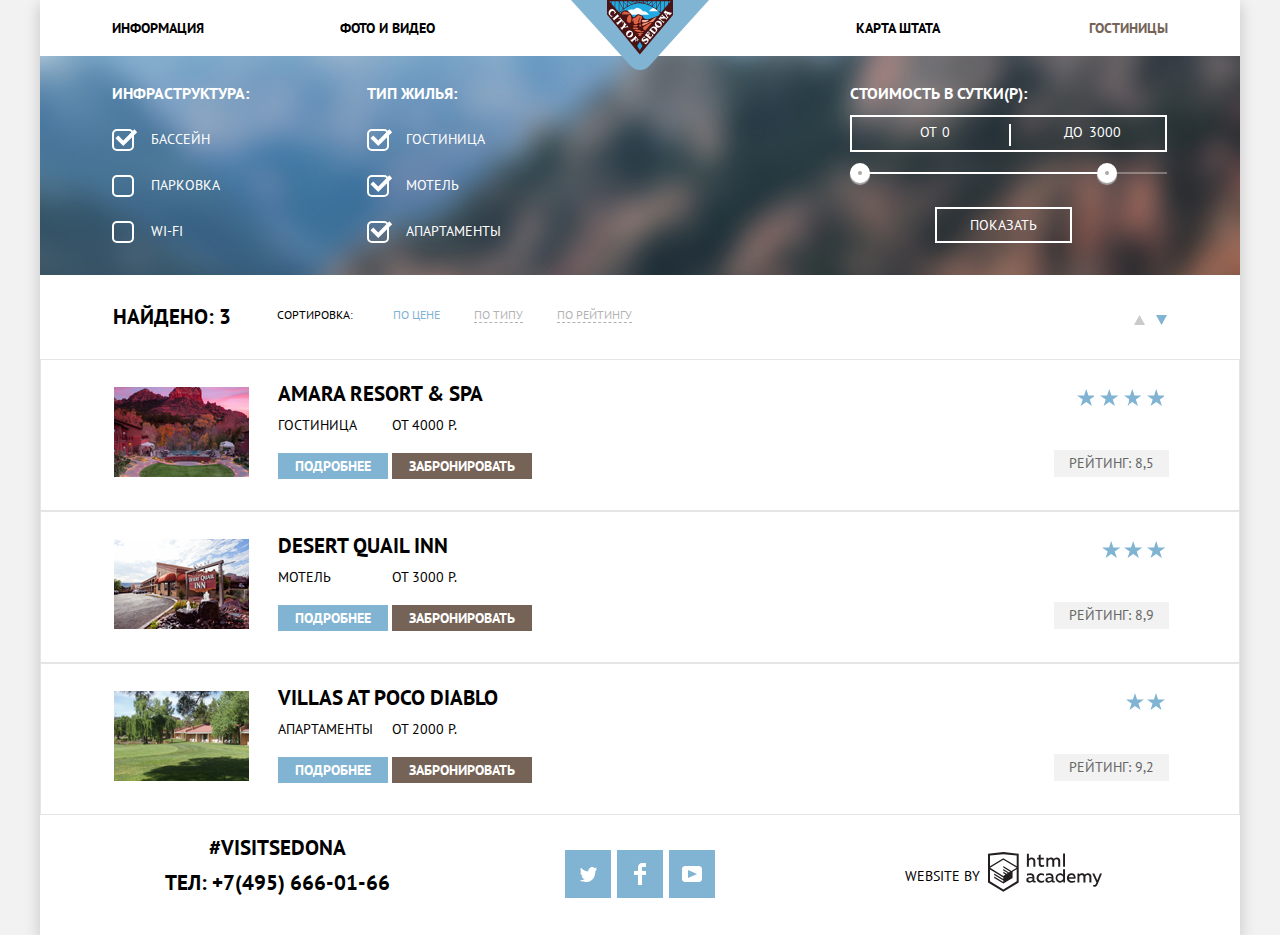
==== catalog.html @ d176d06d "Добавляет доступную верстку внутренней страницы" ====
<!DOCTYPE html>
<html class="page" lang="ru">
<head>
  <meta charset="UTF-8">
  <title>Каталог гостиниц — Седона</title>
  <link rel="icon" href="favicon.ico">
  <link rel="apple-touch-icon" href="img/152.png">
  <link href="css/normalize.css" rel="stylesheet">
  <link href="css/style.css" rel="stylesheet">
</head>

<body class="container catalog-container">
  <header class="main-header catalog-header">
    <nav class="main-navigation">
      <a class="main-header-logo" href="index.html">
        <img src="img/logo.svg" width="138" height="70" alt="Герб города Седона">
      </a>
      <ul class="site-navigation">
        <li class="site-navigation-item"><a href="#">Информация</a></li>
        <li class="site-navigation-item"><a href="#">Фото и видео</a></li>
        <li class="site-navigation-item"><a href="#">Карта штата</a></li>
        <li class="site-navigation-item"><a class="active">Гостиницы</a></li>
      </ul>
    </nav>
  </header>

  <main>
    <h1 class="hidden">Гостиницы</h1>
    <section class="hotel-filter">
      <h2 class="hidden">Фильтр гостиниц</h2>
      <form class="hotel-filter-form" method="get" action="https://echo.htmlacademy.ru">
        <fieldset class="hotel-fieldset infrastructure">
          <legend class="hotel-filter-legend">Инфраструктура:</legend>
          <ul class="hotel-filter-feature-list">
            <li class="filter-option">
              <input class="hidden filter-input-checkbox" type="checkbox" name="pool" id="filter-pool" checked>
              <label for="filter-pool">Бассейн</label>
            </li>
            <li class="filter-option">
              <input class="hidden filter-input-checkbox" type="checkbox" name="parking" id="filter-parking">
              <label for="filter-parking">Парковка</label>
            </li>
            <li class="filter-option">
              <input class="hidden filter-input-checkbox" type="checkbox" name="wifi" id="filter-wifi">
              <label for="filter-wifi">Wi-Fi</label>
            </li>
          </ul>
        </fieldset>
        <fieldset class="hotel-fieldset housing-type">
          <legend class="hotel-filter-legend">Тип жилья:</legend>
          <ul class="hotel-filter-feature-list">
            <li class="filter-option">
              <input class="hidden filter-input-checkbox" type="checkbox" name="hotel" id="filter-hotel" checked>
              <label for="filter-hotel">Гостиница</label>
            </li>
            <li class="filter-option">
              <input class="hidden filter-input-checkbox" type="checkbox" name="motel" id="filter-motel" checked>
              <label for="filter-motel">Мотель</label>
            </li>
            <li class="filter-option">
              <input class="hidden filter-input-checkbox" type="checkbox" name="apartment" id="filter-apartment" checked>
              <label for="filter-apartment">Апартаменты</label>
            </li>
          </ul>
        </fieldset>
        <fieldset class="hotel-fieldset cost-per-day">
          <legend class="hotel-filter-legend">Стоимость в сутки(Р):</legend>
          <div class="range-filter">
            <div class="price-controls">
              <label class="min-price">
                от <input type="text" placeholder="0">
              </label>
              <label class="max-price">
                до <input type="text" placeholder="3000">
              </label>
            </div>
            <div class="range-controls">
              <div class="scale">
                <div class="bar" style="width: 78%; margin-left: 0%"></div>
              </div>
              <div class="toggle toggle-min" tabindex="0" style="left: 0%"></div>
              <div class="toggle toggle-max" tabindex="0" style="left: 78%"></div>
            </div>
          </div>
          <button class="hotel-show" type="submit">Показать</button>
        </fieldset>
      </form>
    </section>
    <section class="hotel-results">
      <h2 class="hidden">Результаты поиска</h2>
      <div class="sort-menu">
        <p class="hotel-results-found">Найдено: 3</p>
        <ul class="hotel-results-sort">
          <li><a class="sort-by">Сортировка:</a></li>
          <li><a class="sort-by price">По цене</a></li>
          <li><a class="sort-by category" href="#">По типу</a></li>
          <li><a class="sort-by category" href="#">По рейтингу</a></li>
        </ul>
        <a class="button-up" href="#">
          <svg width="11" height="10" viewBox="0 0 11 10" fill="none" xmlns="http://www.w3.org/2000/svg">
            <path d="M5.5 0L11 10L0 10" fill="#81B3D2"/>
          </svg>
        </a>
        <a class="button-down" href="#">
          <svg width="11" height="10" viewBox="0 0 11 10" fill="none" xmlns="http://www.w3.org/2000/svg">
            <path d="M5.5 10L0 0H11" fill="#81B3D2"/>
          </svg>
        </a>
      </div>
      <ul class="hotel-results-list">
        <li class="hotel-results-item">
          <img class="hotel-results-image" src="img/amara.jpg" width="135" height="90 "alt="Гостиница Amara Resort&Spa">
          <article>
            <a href="#" aria-label="Перейти на страницу отеля"><h3 class="hotel-header">Amara Resort & Spa</h3></a>
            <div class="hotel-results-wrapper">
              <p class="hotel-type">Гостиница</p>
              <p class="hotel-price">От 4000 Р.</p>
            </div>
            <p class="hotel-controls">
              <a class="hotel-browse" href="#" aria-label="Открыть дополнительную информацию о гостинице">Подробнее</a>
              <a class="hotel-book" href="#" aria-label="Перейти на страницу формы бронирования отеля">Забронировать</a>
            </p>
          </article>
          <div class="hotel-prestige">
            <p class="hotel-stars">4 звезды</p>
            <p class="hotel-rating">Рейтинг: 8,5</p>
          </div>
        </li>
        <li class="hotel-results-item">
          <img class="hotel-results-image" src="img/desert-quail-inn.jpg" width="135" height="90 "alt="Мотель Desert Quail Inn">
          <article>
            <a href="#" aria-label="Перейти на страницу отеля"><h3 class="hotel-header">Desert Quail Inn</h3></a>
            <div class="hotel-results-wrapper">
              <p class="hotel-type">Мотель</p>
              <p class="hotel-price">От 3000 Р.</p>
            </div>
            <p class="hotel-controls">
              <a class="hotel-browse" href="#" aria-label="Открыть дополнительную информацию о гостинице">Подробнее</a>
              <a class="hotel-book" href="#" aria-label="Перейти на страницу формы бронирования отеля">Забронировать</a>
            </p>
          </article>
          <div class="hotel-prestige">
            <p class="hotel-stars">3 звезды</p>
            <p class="hotel-rating">Рейтинг: 8,9</p>
          </div>
        </li>
        <li class="hotel-results-item">
          <img class="hotel-results-image" src="img/villas-at-poco-diablo.jpg" width="135" height="90 "alt="Апартаменты Villas at Poco Diablo">
          <article>
            <a href="#" aria-label="Перейти на страницу отеля"><h3 class="hotel-header">Villas at Poco Diablo</h3></a>
            <div class="hotel-results-wrapper">
              <p class="hotel-type">Апартаменты</p>
              <p class="hotel-price">От 2000 Р.</p>
            </div>
            <p class="hotel-controls">
              <a class="hotel-browse" href="#" aria-label="Открыть дополнительную информацию о гостинице">Подробнее</a>
              <a class="hotel-book" href="#" aria-label="Перейти на страницу формы бронирования отеля">Забронировать</a>
            </p>
          </article>
          <div class="hotel-prestige">
            <p class="hotel-stars">2 звезды</p>
            <p class="hotel-rating">Рейтинг: 9,2</p>
          </div>
        </li>
      </ul>
    </section>
  </main>

  <footer class="main-footer catalog-footer">
    <section class="footer-contacts">
      <h2 class="hidden">Контакты</h2>
      <p class="hashtag">#visitsedona</p>
      <p class="telephone">тел: <a href="tel:+74956660166">+7(495) 666-01-66</a></p>
    </section>
    <section class="footer-socials">
      <h2 class="hidden">Мы в социальных сетях</h2>
      <ul>
        <li>
          <a class="social-button" href="#">
            <span class="hidden">Twitter</span>
            <svg aria-hidden="true" focusable="false" width="17" height="17" viewBox="0 0 17 17" fill="none" xmlns="http://www.w3.org/2000/svg">
              <path d="M10.95 1.14409C12.635 0.648089 13.934 1.41409 14.527 2.32309C15.2 2.09209 15.858 1.84209 16.538 1.61509C16.5249 2.30145 16.2117 2.94761 15.681 3.38309C16.366 3.55309 16.985 2.89209 16.985 2.89209C16.816 3.89209 15.979 4.68009 15.422 4.91609C15.191 11.6661 12.247 16.1331 5.34498 15.9981H4.89898C4.48898 15.9981 0.734977 15.5381 0.000976562 14.1111C2.27198 14.3071 3.89398 13.6891 4.69398 12.9341C3.73398 12.6341 2.01498 12.4571 1.71498 9.98409C2.06398 10.0901 2.27898 10.2121 2.90498 10.1031C1.70498 9.24709 0.373977 8.53009 0.447977 6.33009C0.732977 6.65809 1.51498 6.86609 1.78798 6.80209C1.08498 6.56109 -0.182023 3.44209 0.893977 1.85009C2.71198 3.70409 4.62898 5.45609 8.04598 5.62309C8.25398 3.33009 9.18298 1.79309 10.95 1.14409Z" fill="white"/>
            </svg>
          </a>
        </li>
        <li>
          <a class="social-button" href="#">
            <span class="hidden">Facebook</span>
            <svg aria-hidden="true" focusable="false" width="12" height="22" viewBox="0 0 12 22" fill="none" xmlns="http://www.w3.org/2000/svg">
              <path d="M12 4V0H8C5.79086 0 4 1.79086 4 4V8H0V12H4V22H8V12H12V8H8V4H12Z" fill="white"/>
            </svg>
          </a>
        </li>
        <li>
          <a class="social-button" href="#">
            <span class="hidden">YouTube</span>
            <svg aria-hidden="true" focusable="false" width="20" height="16" viewBox="0 0 20 16" fill="none" xmlns="http://www.w3.org/2000/svg">
              <path fill-rule="evenodd" clip-rule="evenodd" d="M3 0H17C18.65 0 20 1.35 20 3V13C20 14.65 18.65 16 17 16H3C1.35 16 0 14.65 0 13V3C0 1.35 1.35 0 3 0ZM6.027 4.002V11.998L15.014 8L6.027 4.002Z" fill="white"/>
            </svg>
          </a>
        </li>
      </ul>
    </section>
    <p class="footer-copyright">
      Website by
      <a class="footer-copyright-logo" href="https://htmlacademy.ru/intensive/htmlcss">
        <svg  width="115" height="41" viewBox="0 0 115 41" fill="none" xmlns="http://www.w3.org/2000/svg">
          <path fill-rule="evenodd" clip-rule="evenodd" d="M15.5197 1.05737H15.3509L0 2.71895V31.4945L15.3509 40.8382L30.7018 31.4945V2.71895L15.5197 1.05737ZM77.0183 2.62185H75.0876V15.7311H77.0183V2.62185ZM40.8619 2.63264V7.76843C41.6131 6.9864 42.6386 6.5436 43.7105 6.53843C44.6823 6.47908 45.6329 6.84495 46.3253 7.54479C47.0177 8.24462 47.3866 9.21244 47.3399 10.2068V15.7634H45.367V10.4658C45.4231 9.94897 45.2754 9.43059 44.9566 9.02553C44.6377 8.62047 44.174 8.36218 43.6683 8.3079H43.3518C42.3456 8.36979 41.4321 8.9295 40.9041 9.80764V15.7634H38.8995V2.63264H40.8619ZM77.0183 31.4837H75.2775V30.0595C74.4828 31.1353 73.23 31.7538 71.9119 31.7211C69.4751 31.5528 67.5825 29.4822 67.5825 26.9845C67.5825 24.4867 69.4751 22.4162 71.9119 22.2479C73.1195 22.2052 74.2818 22.7203 75.0771 23.6505V18.3205H77.0183V31.4837ZM47.0656 30.0595C47.263 30.0515 47.4583 30.0152 47.6459 29.9516V31.3866C47.2482 31.5404 46.826 31.6172 46.4009 31.6132C45.6482 31.6769 44.9394 31.2429 44.639 30.5342C43.7036 31.31 42.5302 31.7227 41.3261 31.6995C39.733 31.6995 38.256 30.804 38.256 28.9482C38.256 26.65 40.3661 25.9379 42.1702 25.9379C42.9402 25.9505 43.707 26.0408 44.4596 26.2076V25.884C44.4596 24.805 43.6578 23.9742 42.1491 23.9742C41.0585 23.9764 39.9804 24.2116 38.9839 24.6647V22.8305C40.0678 22.451 41.204 22.2506 42.3495 22.2371C44.8394 22.2371 46.3693 23.4455 46.3693 26.1753V29.4121C46.3546 29.5668 46.401 29.721 46.4981 29.8406C46.5951 29.9601 46.7349 30.035 46.8862 30.0487H47.0656V30.0595ZM40.2711 28.8403C40.298 29.229 40.4761 29.5905 40.7655 29.844C41.055 30.0974 41.4317 30.2217 41.8115 30.189H41.9275C42.8819 30.1906 43.7973 29.8022 44.4702 29.11V27.5779C43.842 27.4414 43.2026 27.3655 42.5605 27.3513C41.5055 27.3513 40.2817 27.7074 40.2817 28.8403H40.2711ZM56.0229 22.9384C55.1962 22.4632 54.2596 22.2246 53.3115 22.2479H52.9422C51.7332 22.2873 50.5891 22.8166 49.7619 23.7192C48.9347 24.6218 48.4923 25.8236 48.5321 27.06V27.5024C48.6957 30.0004 50.805 31.8921 53.2482 31.7318C54.2519 31.7555 55.2477 31.5452 56.1601 31.1168V29.2718C55.3769 29.7215 54.4945 29.9591 53.5963 29.9624C52.5199 30.0288 51.4963 29.4793 50.9385 28.5356C50.3806 27.5918 50.3806 26.4095 50.9385 25.4658C51.4963 24.522 52.5199 23.9725 53.5963 24.039C54.461 24.0357 55.3066 24.2989 56.0229 24.7942V22.9384ZM66.1514 30.0595C66.3488 30.0515 66.5441 30.0152 66.7317 29.9516V31.3866C66.334 31.5404 65.9118 31.6172 65.4867 31.6132C64.734 31.6769 64.0252 31.2429 63.7248 30.5342C62.7894 31.31 61.616 31.7227 60.4119 31.6995C58.8188 31.6995 57.3417 30.804 57.3417 28.9482C57.3417 26.65 59.4518 25.9379 61.256 25.9379C62.0259 25.9505 62.7928 26.0408 63.5454 26.2076V25.884C63.5454 24.805 62.7436 23.9742 61.2349 23.9742C60.1443 23.9764 59.0662 24.2116 58.0697 24.6647V22.8305C59.1536 22.451 60.2897 22.2506 61.4353 22.2371C63.9252 22.2371 65.455 23.4455 65.455 26.1753V29.4121C65.4404 29.5668 65.4868 29.721 65.5838 29.8406C65.6809 29.9601 65.8207 30.035 65.972 30.0487H66.1514V30.0595ZM59.855 29.8481C59.5632 29.5943 59.3837 29.2311 59.3569 28.8403H59.378C59.378 27.7074 60.5385 27.3513 61.6569 27.3513C62.299 27.3655 62.9383 27.4414 63.5665 27.5779V29.11C62.8937 29.8022 61.9782 30.1906 61.0239 30.189H60.9078C60.5263 30.2247 60.1469 30.1019 59.855 29.8481ZM69.3271 26.9305C69.3271 25.2859 70.6308 23.9526 72.239 23.9526L72.2601 24.0066C73.4742 24.0066 74.5742 24.7382 75.0665 25.8732V28.0311C74.5856 29.1871 73.4673 29.9296 72.239 29.9084C70.6308 29.9084 69.3271 28.5752 69.3271 26.9305ZM83.3486 22.2479C86.8408 22.2479 88.0541 25.1395 87.4844 27.7397H80.922C81.1436 29.3582 82.6839 30.0163 84.2876 30.0163C85.2509 30.0196 86.2027 29.8021 87.0729 29.3797V31.1061C86.0736 31.5421 84.9939 31.7519 83.9078 31.7211C81.2385 31.7211 78.8963 30.189 78.8963 26.9521C78.8362 25.7502 79.2482 24.5736 80.0408 23.6841C80.8334 22.7945 81.9408 22.2658 83.1165 22.2155H83.3486V22.2479ZM80.8693 26.1753C80.9704 24.8237 82.1216 23.8104 83.4436 23.9095H83.4858C84.1064 23.8531 84.7196 24.08 85.1612 24.5295C85.6028 24.979 85.8275 25.6051 85.7752 26.24H80.8693V26.1753ZM89.489 31.4621V22.4961H91.2298V23.575C91.9777 22.7197 93.041 22.2229 94.1628 22.2047C95.2951 22.1328 96.3712 22.7163 96.9482 23.7153C97.7407 22.8335 98.8477 22.3161 100.018 22.2803C100.952 22.2327 101.859 22.6011 102.507 23.2901C103.154 23.9792 103.478 24.9213 103.394 25.8732V31.4837H101.39V25.9271C101.437 25.4734 101.306 25.0191 101.024 24.6647C100.743 24.3104 100.336 24.0852 99.8917 24.039H99.6174C98.7512 24.0941 97.9525 24.536 97.4335 25.2474V31.4837H95.4289V25.9271C95.4728 25.47 95.3357 25.0139 95.0481 24.6611C94.7606 24.3082 94.3467 24.088 93.8991 24.0497H93.6881C92.7466 24.1344 91.8915 24.6449 91.3564 25.4416V31.5161H89.5312L89.489 31.4621ZM113.977 22.4745H111.972L109.324 29.2718L106.306 22.4853H104.196L108.417 31.5484L108.237 32.0016C107.72 33.3611 107.003 34.0516 106.053 34.0516C105.75 34.0548 105.447 34.0112 105.156 33.9221V35.6161C105.536 35.7125 105.926 35.7632 106.317 35.7671C107.646 35.7671 108.902 35.0226 109.851 32.6813L113.977 22.4745ZM52.689 6.78658V3.54974L50.7266 4.01369V6.73264H49.144V8.49132H50.7899V12.9905C50.7231 13.817 51.0244 14.6301 51.61 15.2038C52.1955 15.7775 53.0028 16.0505 53.8073 15.9468C54.5996 15.9535 55.3875 15.8259 56.139 15.5692V13.8429C55.5727 14.0781 54.9672 14.199 54.356 14.199C53.2165 14.199 52.689 13.8105 52.689 12.6237V8.5129H55.8541V6.78658H52.689ZM58.3862 15.7526V6.75421H60.1376V7.83316C60.8811 6.97655 61.9403 6.476 63.0601 6.45211C64.1624 6.38099 65.2146 6.93142 65.8032 7.88711C66.5958 7.00534 67.7028 6.48794 68.8734 6.45211C69.8138 6.41462 70.7233 6.79859 71.364 7.50353C72.0046 8.20846 72.3126 9.16418 72.2073 10.1205V15.7418H70.2028V10.1853C70.2499 9.73151 70.1184 9.27721 69.8373 8.92287C69.5561 8.56853 69.1485 8.34334 68.7046 8.29711H68.4619C67.5957 8.35228 66.797 8.7942 66.278 9.50553V15.7418H64.2734V10.1853C64.3206 9.73151 64.1891 9.27721 63.9079 8.92287C63.6268 8.56853 63.2191 8.34334 62.7752 8.29711H62.5326C61.5911 8.38181 60.736 8.89229 60.2009 9.68895V15.7634H58.3862V15.7526ZM28.6972 30.3033L28.7078 30.2968L28.6972 30.3184V30.3033ZM28.6972 18.3205V30.3033L15.3509 38.4321L2.00459 30.3184V18.5147L15.2876 26.6068V28.0311L6.18257 22.5284V23.9418L15.3404 29.5632V31.0629L6.19312 25.4955V26.9521L15.3509 32.5734L24.5826 26.9197V20.8129L28.6972 18.3205ZM28.7078 16.7776L25.0362 18.9355L23.3482 20.0145L15.3087 15.0837V16.4971L22.156 20.7266L22.0083 20.8237L20.9532 21.4063L15.2876 17.9537V19.3995L19.761 22.1184L18.706 22.8413L15.3298 20.7913V22.2047L17.5454 23.5426L15.2982 24.9021L2.11009 16.864L15.3087 8.72869L28.7078 16.7776ZM15.2876 7.27211L28.7078 15.3534V4.56395L15.3615 3.12895L2.01514 4.56395V15.3534L15.2876 7.27211Z" fill="#231F20"/>
        </svg>
      </a>
    </p>
  </footer>
</body>

</html>
---- css/style.css ----
/* Fonts */
@font-face {
  font-family: "PT Sans";
  src: url("../fonts/PTSans.woff2") format("woff2"), url("../fonts/PTSans.woff") format("woff");
  font-weight: 400;
  font-style: normal;
}

@font-face {
  font-family: "PT Sans";
  src: url("../fonts/PTSans-Bold.woff2") format("woff2"), url("../fonts/PTSans-Bold.woff") format("woff");
  font-weight: 700;
  font-style: normal;
}

/* Global */

.container {
  max-width: 1200px;
  margin: 0 auto;
  padding: 0;
  box-sizing: border-box;
  text-align: center;
  box-shadow: 0px 5px 15px rgba(0, 1, 1, 0.2);
  font-family: "PT Sans", Arial, sans-serif;
  font-size: 14px;
  line-height: 21px;
  font-weight: 700;
  color: var(--basic-black);
  text-transform: uppercase;
  background-color: var(--basic-lightblue);
  background-image: url("../img/index-background.jpg");
  background-position-y: 56px;
  background-repeat: no-repeat;
}

.main-header {
  min-height: 551px;
  background-image: url("../img/welcome.svg");
  background-repeat: no-repeat;
  background-position: center;
  background-position-y: 133px;
  min-height: 564px;
}

.main-header-logo{
  position: absolute;
  left: 50%;
  transform: translateX(-50%);
  margin: 0;
  padding: 0;
}

.main-content {
  background-color: var(--basic-white);
}

.catalog-container {
  background-image: none;
}

.catalog-container .main-navigation::after {
  display: none;
}

.catalog-header {
  background-image: none;
  min-height: 100%;
}

a {
  text-decoration: none;
  margin: 0;
  padding: 0;
}

img {
  max-width: 100%;
  height: auto;
  object-fit: cover;
}

.page {
  height: 100%;
  background-color: var(--basic-lightgrey);
}

.hidden {
  position: absolute;
  width: 1px;
  height: 1px;
  margin: -1px;
  border: 0;
  padding: 0;
  white-space: nowrap;
  clip-path: inset(100%);
  clip: rect(0 0 0 0);
  overflow: hidden;
}

/* Variables */
:root {
  --basic-white: #ffffff;
  --basic-lightblue: #81b3d2;
  --basic-dark: #766357;
  --basic-grey: #eeeeee;
  --basic-lightgrey: #f2f2f2;
  --basic-black: #000000;

  --special-extra-lightblue:  #669ec0;
  --special-deep-lightblue: #5496bd;
  --special-extra-dark: #604e43;
  --special-deep-dark: #503e33;
  --special-extra-lightgrey: #ebebeb;
  --special-deep-lightgrey: #e5e5e5;
  --special-neutral: #a9a9a9;
  --special-black: #333333;
  --special-darkgrey: #6a6a6a;
  --special-lightgrey: #cacaca;
  --special-deep-grey: #666666;
}


.main-definition {
  font-size: 21px;
  line-height: 26px;
  padding: 0 365px;
  padding-top: 44.5px;
  margin: 0;
  margin-bottom: 29px;
}

.main-description {
  color: var(--special-black);
  font-weight: 400;
  padding-bottom: 51px;
  padding-top: 17px;
  margin: 0;
}

/* Main navigation */

.main-navigation {
  position: relative;
  font-size: 14px;
  line-height: 26px;
  color: var(--basic-black);
  background-color: var(--basic-white);
}

.main-navigation::after {
  content: " ";
  background-image: url("../img/cutter.svg");
  position: absolute;
  width: 100%;
  height: 57px;
  top: 509px;
  left: 0;
  right: 0;
  bottom: 0;
}

.site-navigation {
  display: flex;
  flex-direction: row;
  flex-wrap: wrap;
  list-style: none;
  margin: 0;
  padding: 0;
  padding-top: 15px;
  padding-bottom: 15px;
  background-color: var(--basic-white);
}

.site-navigation a {
  color: var(--basic-black);
}

.site-navigation a:hover {
  color: var(--basic-lightblue);
}

.site-navigation a:active {
  color: var(--special-neutral);
}

.site-navigation .active {
  color: var(--basic-dark);
}

.site-navigation-item {
  width: 25%;
  box-sizing: border-box;
}

.site-navigation-item:nth-child(1) {
  text-align: left;
  padding-left: 72px;
}

.site-navigation-item:nth-child(2) {
  text-align: left;
}

.site-navigation-item:nth-child(3) {
  text-align: right;
}

.site-navigation-item:nth-child(4) {
  text-align: right;
  padding-right: 72px;
}

.site-navigation-item:nth-child(5) {
  text-align: left;
  padding-left: 72px;
}

.site-navigation-item:nth-child(6) {
  text-align: left;
}

.site-navigation-item:nth-child(7) {
  text-align: right;
}

.site-navigation-item:nth-child(8) {
  text-align: right;
  padding-right: 72px;
}

/* Features */

.features-list {
  list-style: none;
  display: grid;
  grid-template-columns: 33.33% 33.33% 33.34%;
  margin: 0;
  padding: 0;
}

.feature-item h3 {
  font-size: 21px;
  color: var(--basic-white);
  margin: 0 auto;
  padding: 0;
  max-width: 150px;
  padding-top: 47px;
}

.feature-item {
  background-color: var(--basic-lightblue);
  color: var(--basic-white);
  font-size: 14px;
  font-weight: 400;
  text-align: center;
}

.first {
  grid-column: 1 / -1;
  display: flex;
  flex-direction: row;
  flex-wrap: wrap;
  align-items: flex-start;
}

.second {
  grid-column: 1 / -1;
  display: flex;
  flex-direction: row;
  flex-wrap: wrap;
  align-items: flex-start;
}

.feature-description {
  width: 33.33%;
}

.feature-image {
  flex-grow: 1;
  width: 66.67%;
}

.feature-number {
  margin: 0;
  padding: 0;
  padding-top: 25px;
}

.feature-clarification {
  margin: 0;
  padding: 0;
  padding: 25px 49px;
}

.second .feature-description {
  order: 2;
}

.feature-item-no-pic h3 {
  font-size: 21px;
  color: var(--basic-black);
  margin: 0 auto;
  padding: 0;
  max-width: 150px;
}

.feature-item-no-pic {
  background-color: var(--basic-grey);
  color: var(--special-black);
  font-size: 14px;
  font-weight: 400;
  height: 256px;
  box-sizing: border-box;
  padding-top: 50px;
}

.feature-item-no-pic .feature-clarification {
  padding-left: 71px;
  padding-right: 71px;
}

.subfeatures-list{
  list-style: none;
  background-color: var(--basic-white);
  display: grid;
  grid-template-columns: 1fr 1fr 1fr;
  margin: 0;
  padding: 0;
}

.subfeatures-item h3 {
  font-size: 21px;
  color: var(--basic-black);
  margin: 0 auto;
  padding: 0;
  padding-top: 160px;
  max-width: 150px;
}

.subfeatures-item {
  color: var(--special-black);
  font-size: 14px;
  font-weight: 400;
  padding: 0;
  margin: 0;
}

.subfeatures-item .feature-clarification {
  padding-bottom: 82px;
}

.housing {
  background-image: url("../img/icon-1.svg");
  background-repeat: no-repeat;
  background-position: center 60px;
}

.food {
  background-image: url("../img/icon-2.svg");
  background-repeat: no-repeat;
  background-position: center 61px;
}

.souvenirs {
  background-image: url("../img/icon-3.svg");
  background-repeat: no-repeat;
  background-position: center 55px;
}

/* Hotel search */

.hotel {
  display: flex;
  flex-direction: column;
  align-items: center;
  padding-top: 58px;
  position: relative;
  color: var(--special-black);
  font-size: 14px;
  font-weight: 700;
}

.hotel-interest {
  margin: 0;
  padding-right: 11px;
  margin-bottom: 36px;
  color: var(--basic-black);
  font-size: 30px;
  line-height: 24px;
}

.clarification {
  margin: 0;
  font-weight: 400;
  width: 435px;
  margin-bottom: 46px;
}

.hotel-search {
  background-color: var(--basic-dark);
  color: var(--basic-white);
  font-size: 21px;
  line-height: 26px;
  width: 568px;
  padding: 30px 0;
  box-sizing: border-box;
}

.hotel-search:hover {
  background-color: var(--special-extra-dark);
  color: var(--basic-white);
  font-size: 21px;
  line-height: 26px;
}

.hotel-search:focus {
  background-color: var(--special-deep-dark);
  color: var(--basic-white);
  font-size: 21px;
  line-height: 26px;
  mix-blend-mode: normal;
  opacity: 0.3;
}

.hotel-form {
  display: flex;
  flex-direction: column;
  color: var(--basic-black);
  box-shadow: 0px 7px 15px rgba(0, 1, 1, 0.15);
  background-color: var(--basic-white);
  position: absolute;
  top: 100%;
  left: 50%;
  transform: translateX(-50%);
  z-index: 1;
  padding-left: 55px;
  padding-right: 55px;
  padding-top: 57px;
  padding-bottom: 55px;
  box-sizing: border-box;
  width: 568px;
}

.hotel-form .hotel-field{
  margin: 0;
  display: flex;
  flex-direction: row;
  flex-wrap: nowrap;
  align-items: center;
  justify-content: space-between;
  margin-bottom: 30px;
}

.hotel-form .hotel-field:nth-child(3) {
  margin-bottom: 55px;
}

.hotel-label-children {
  margin-left: 12px;
}

.hotel-field label {
  max-width: 110px;
}

.hotel-input-date {
  border: none;
  text-transform: inherit;
  color: var(--basic-black);
  font-weight: 700;
  background-color: var(--basic-lightgrey);
  border: 2px solid var(--basic-lightgrey);
  width: 346px;
  height: 38px;
  box-sizing: border-box;
  padding-left: 11px;
  padding-right: 40px;
}

.hotel-input-date::placeholder{
  color: var(--basic-black);
}

.hotel-input-date:hover {
  background-color: var(--special-extra-lightgrey);
}

.hotel-input-date:focus {
  background-color: var(--basic-white);
  border: 2px solid var(--special-deep-lightgrey);
  outline: none;
}

.hotel-form-field {
  position: relative;
}

.hotel-calendar {
  position: absolute;
  top: 50%;
  right: 3px;
  transform: translateY(-50%);
  border: none;
  background-color: transparent;
}

.hotel-calendar:hover path {
  fill: var(--basic-black);
}

.hotel-calendar:focus{
  outline: none;
}

.hotel-calendar:active path {
  fill: var(--basic-lightblue);
}


.hotel-counter-wrapper {
  position: relative;
}

.hotel-counter-wrapper:nth-of-type(2) {
  margin-left: -12px;
}

.hotel-counter-add {
  position: absolute;
  top:auto: 50%;
  transform: translateY(60%);
  right: 5px;
  border: none;
  background-color: transparent;
}



.hotel-counter-add:hover path {
  fill: var(--basic-black);
}

.hotel-counter-add:active path {
  fill: var(--basic-lightblue);
}

.hotel-counter-del {
  position: absolute;
  top: 50%;
  transform: translateY(-65%);
  left: 5px;
  border: none;
  background-color: transparent;
}



.hotel-counter-del:hover rect {
  fill: var(--basic-black);
}

.hotel-counter-del:active rect {
  fill: var(--basic-lightblue);
}

.hotel-input-people {
  text-align: center;
  width: 114px;
  height: 38px;
  box-sizing: border-box;
  border: none;
  font-weight: 700;
  background-color: var(--basic-lightgrey);
}

.hotel-input-people::placeholder{
  color: var(--basic-black);
}

.hotel-input-people:hover {
  background-color: var(--special-extra-lightgrey);
}

.hotel-input-people:focus {
  background-color: var(--basic-white);
  border: 2px solid var(--special-deep-lightgrey);
  outline: none;
}

.hotel-find-button {
  color: var(--basic-white);
  background-color: var(--basic-lightblue);
  border: none;
  padding: 16px 181px;
  font-family: "PT Sans", Arial, sans-serif;
  font-weight: 700;
  font-size: 21px;
  line-height: 26px;
  width: 458px;
  text-transform: uppercase;
}

.hotel-find-button:hover{
  background-color: var(--special-extra-lightblue);
}

.hotel-find-button:focus{
  background-color: var(--special-deep-lightblue);
  mix-blend-mode: normal;
  opacity: 0.3;
}

.map {
  margin-bottom: -119px;
}


/* Hotel filter */

.hotel-filter {
  color: var(--basic-white);
  font-weight: 400;
  font-size: 14px;
  line-height: 21px;
  background-color: var(--basic-lightblue);
  background-image: url("../img/catalog-background.jpg");
  background-position: top center;
  background-repeat: no-repeat;
  background-size: cover;
}

.hotel-filter-form {
  display: flex;
  flex-direction: row;
  flex-wrap: wrap;
  text-align: left;
  padding-left: 72px;
  padding-right: 73px;
  padding-bottom: 32px;
  padding-top: 27px;
}

.hotel-fieldset {
  border: none;
  padding: 0;
  margin: 0;
}

.infrastructure {
  width: 255px;
}

.housing-type {
  width: 260px;
}

.cost-per-day {
  width: 250px;
  align-items: center;
  margin-left: auto;
}

.range-filter {
  padding-top: 11px;
}

.price-controls {
  display: flex;
  justify-content: flex-start;
  border: 2px solid var(--basic-white);
  width: 317px;
  position: relative;
  box-sizing: border-box;
}

.price-controls::before {
  content: "";
  position: absolute;
  left: 50%;
  top: 7px;
  width: 2px;
  height: 22px;
  background-image: url("../img/delimiter.svg");
}

.price-controls label {
  padding-top: 5px;
  padding-bottom: 7px;
}

.min-price {
  padding-left: 68px;
}

.max-price {
  padding-left: 60px;
}

.price-controls input {
  width: 60px;
  border: none;
  background-color: transparent;
}

.price-controls input::placeholder{
  color: var(--basic-white);
}

.range-controls {
  padding-top: 20px;
  position: relative;
}

.range-controls .scale {
  height: 2px;
  background: rgba(255,255,255,0.3);
}

.range-controls .bar {
  width: 70%;
  height: 2px;
  background: var(--basic-white);
}

.range-controls .toggle {
  position: absolute;
  top: 11px;
  left: 0;
  width: 4px;
  height: 4px;
  padding: 0;
  border: 8px solid var(--basic-white);
  background-color: var(--special-neutral);
  border-radius: 50%;
  box-shadow: 0 2px 1px 0 var(--special-neutral);
}

.range-controls .toggle:hover {
  top: 9px;
  border-width: 10px;
}

.range-controls .toggle-min {
  left: 0;
}

.range-controls .toggle-max {
  left: 238px;
}

.hotel-filter-legend {
  font-weight: 700;
  font-size: 16px;
}

.hotel-filter-feature-list {
  list-style: none;
  margin: 0;
  padding: 0;
}

.hotel-filter-feature-list li {
  padding-top: 25px;
  padding-left: 39px;
}

.filter-option label {
  position: relative;
  display: block;
  cursor: pointer;
  user-select: none;
  font-size: 14px;
  line-height: 21px;
}

.filter-input-checkbox + label::before {
  content: "";
  position: absolute;
  left: -39px;
  top: 0;
  width: 18px;
  height: 18px;
  border: 2px solid var(--basic-white);
  border-radius: 5px;
}

.filter-input-checkbox:focus + label::before {
  outline: 2px solid black;
}


.filter-input-checkbox:disabled + label::before {
  content: "";
  position: absolute;
  left: -39px;
  top: 0;
  width: 18px;
  height: 18px;
  border: 2px solid var(--special-darkgrey);
  border-radius: 5px;
}

.filter-input-checkbox:checked + label::after {
  content: "";
  position: absolute;
  top: 0;
  left: -36px;
  width: 23px;
  height: 23px;
  background-image: url("../img/select.svg");
  background-repeat: no-repeat;
}

.filter-input-checkbox:checked:disabled + label::after {
  content: "";
  position: absolute;
  top: 0;
  left: -36px;
  width: 23px;
  height: 23px;
  background-image: url("../img/select-dark.svg");
  background-repeat: no-repeat;
}

.hotel-show {
  background-color: transparent;
  color: var(--basic-white);
  border: 2px solid var(--basic-white);
  width: 137px;
  height: 36px;
  font-family: "PT Sans", Arial, sans-serif;
  font-weight: 400;
  font-size: 14px;
  line-height: 21px;
  text-transform: uppercase;
  margin-top: 33px;
  margin-left: 85px;
}

.hotel-show:hover {
  color: var(--basic-black);
  background-color: var(--basic-white);
}

/* Hotel results */

.hotel-results {
  display: grid;
  grid-template-columns: 1fr 1fr;
  background: var(--basic-white);
}

.hotel-results-found {
  margin: 0;
  padding: 0;
  padding-top: 29px;
  font-size: 21px;
  line-height: 26px;
  text-align: left;
  padding-left: 73px;
}

.sort-menu {
  grid-column: 1 / -1;
  display: flex;
  justify-content: flex-start;
  padding-right: 73px;
}

.button-up {
  margin-right: 11px;
  margin-top: 35px;
  border: none;
  background: none;
  cursor: pointer;
}

.button-up path {
  fill: var(--special-lightgrey);
}

.button-up:hover path {
  fill: var(--basic-black);
}

.button-up:focus {
  outline: none;
}

.button-up:focus svg {
  outline: 2px solid black;
}

.button-up:active path {
  fill: var(--basic-lightblue);
}

.button-down {
  margin-top: 35px;
  border: none;
  background: none;
  cursor: pointer;
}

.button-down path {
  fill: var(--basic-lightblue);
}

.button-down:hover path {
  fill: var(--basic-black);
}

.button-down:focus {
  outline: none;
}

.button-down:focus svg {
  outline: 2px solid black;
}

.button-down:active path {
  fill: var(--basic-lightblue);
}

.hotel-results-sort {
  list-style: none;
  margin: 0;
  padding: 0;
  padding-left: 46px;
  padding-top: 29px;
  padding-bottom: 34px;
  display: flex;
  flex-direction: row;
  flex-grow: 1;
  justify-content: flex-start;
}

.sort-by {
  margin: 0;
  padding: 0;
  font-weight: 400;
  font-size: 12px;
  line-height: 18px;
}

.hotel-results-sort li:first-child {
  margin-left: 0;
}

.price {
  margin-left: 40px;
  color: var(--basic-lightblue);
}

.category {
  margin-left: 34px;
  border-bottom: 1px dashed var(--basic-black);
  color: var(--basic-black);
  mix-blend-mode: normal;
  opacity: 0.3;
}

.category:hover {
  border-bottom: 1px dashed var(--basic-lightblue);
  color: var(--basic-lightblue);
  opacity: 1;
}

.category:focus {
  border-bottom: none;
  color: var(--basic-black);
  opacity: 1;
}

.hotel-results-list {
  list-style: none;
  margin: 0;
  padding: 0;
  grid-column: 1 / -1;
}

.hotel-results-item {
  font-size: 14px;
  line-height: 21px;
  font-weight: 400;
  border: 1px solid var(--special-deep-lightgrey);
  margin: 0;
  padding: 0;
  padding-left: 73px;
  padding-bottom: 33px;
  display: flex;
  flex-direction: row;
  justify-content: flex-start;
  align-items: flex-end;
  box-sizing: border-box;
}

.hotel-results-item article {
  text-align: left;
  margin: 0;
  padding: 0;
  padding-left: 29px;
  padding-top: 21px;
  flex-grow: 1;
  box-sizing: border-box;
}

.hotel-prestige {
  text-align: right;
  margin: 0;
  padding: 0;
  padding-right: 70px;
  display: flex;
  flex-direction: column;
  align-items: flex-end;
  position: relative;
  display: block;
  box-sizing: border-box;
}

.hotel-rating {
  margin: 0;
  padding: 0;
  background-color: var(--basic-lightgrey);
  color: var(--special-deep-grey);
  padding: 3px 15px;
}

.hotel-stars {
  margin: 0;
  padding: 0;
  color: var(--basic-white);
  padding-bottom: 50px;
}

.hotel-results-item:first-of-type .hotel-prestige::before {
  content: "";
  position: absolute;
  background-image: url("../img/star.svg");
  background-repeat: space;
  width: 89px;
  height: 17px;
  left: 23px;
  top: 10px;
}

.hotel-results-item:nth-of-type(2) .hotel-prestige::before {
  content: "";
  position: absolute;
  background-image: url("../img/star.svg");
  background-repeat: space;
  width: 64px;
  height: 17px;
  left: 48px;
  top: 10px;
}

.hotel-results-item:nth-of-type(3) .hotel-prestige::before {
  content: "";
  position: absolute;
  background-image: url("../img/star.svg");
  background-repeat: space;
  width: 40px;
  height: 17px;
  left: 72px;
  top: 10px;
}

.hotel-header {
  font-size: 21px;
  line-height: 26px;
  margin: 0;
  padding: 0;

}
a .hotel-header {
  color: var(--basic-black);
}

a .hotel-header:hover {
  color: var(--basic-lightblue);
}

a .hotel-header:active {
  color: var(--basic-lightgrey);
}

.hotel-results-wrapper {
  padding-top: 8px;
  padding-bottom: 20px;
  display: flex;
  flex-direction: row;
  align-items: center;
  justify-content: flex-start;
}

.hotel-type {
  margin: 0;
  padding: 0;
  text-align: left;
  width: 114px;
}

.hotel-price {
  margin: 0;
  padding: 0;
  width: 96px;
  text-align: left;
}

.hotel-controls {
  margin: 0;
  padding: 0;
}

.hotel-browse {
  background-color: var(--basic-lightblue);
  color: var(--basic-white);
  font-weight: 700;
  margin: 0;
  padding: 0;
  padding-top: 4px;
  padding-bottom: 4px;
  padding-left: 17px;
  padding-right: 17px;
}

.hotel-browse:hover {
  background-color: var(--special-extra-lightblue);
}

.hotel-browse:active {
  background-color: var(--special-deep-lightblue);
  mix-blend-mode: normal;
  opacity: 0.3;
}

.hotel-book {
  background-color: var(--basic-dark);
  color: var(--basic-white);
  font-weight: 700;
  margin: 0;
  padding: 0;
  padding-top: 4px;
  padding-bottom: 4px;
  padding-left: 17px;
  padding-right: 17px;
}

.hotel-book:hover {
  background-color: var(--special-extra-dark);
}

.hotel-book:active {
  background-color: var(--special-deep-dark);
  mix-blend-mode: normal;
  opacity: 0.3;
}


/* Footer */

.main-footer {
  display: flex;
  flex-direction: row;
  flex-wrap: wrap;
  align-items: flex-start;
  justify-content: space-between;
  background: rgba(255, 255, 255, 0.9);
  position: relative;
  z-index: 1;
  padding-left: 56px;
  padding-right: 55px;
  padding-top: 20px;
  padding-bottom: 35px;
  box-sizing: border-box;
}

.catalog-footer {
  background-color: var(--basic-white);
  background-image: none;
}

.footer-contacts {
  color: var(--basic-black);
  font-size: 21px;
  line-height: 26px;
  box-sizing: border-box;
  width: 33.33%;
}

.hashtag {
  margin: 0;
  margin-bottom: 9px;
}

.telephone {
  margin: 0;
}

.footer-contacts a {
  color: var(--basic-black);
  text-decoration: none;
}

.footer-socials {
  margin: 0;
  padding: 0;
  box-sizing: border-box;
  width: 33.33%;
}

.footer-socials ul {
  list-style: none;
  margin: 0;
  padding: 0;
  display: flex;
  justify-content: center;
  flex-direction: row;
  align-items: center;
  padding-top: 15px;
}

.social-button {
  display: flex;
  justify-content: center;
  align-items: center;
  width: 46px;
  height: 48px;
  background-color: var(--basic-lightblue);
  color: var(--basic-white);
  text-decoration: none;
  margin: 0 3px;
}

.social-button:hover {
  background-color: var(--special-extra-lightblue);
}

.social-button:focus {
  background-color: var(--special-deep-lightblue);
  mix-blend-mode: normal;
  opacity: 0.3;
}

.footer-copyright {
  display: flex;
  flex-direction: row;
  align-items: center;
  justify-content: center;
  font-size: 14px;
  font-weight: 400;
  line-height: 26px;
  box-sizing: border-box;
  width: 33.33%;
  margin: 0;
  padding-top: 16px;
}

.footer-copyright a {
  color: var(--basic-black);
}

.footer-copyright a:hover {
  color: var(--basic-lightblue);
}

.footer-copyright a:focus {
  color: var(--special-lightgrey);
}

.footer-copyright-logo {
  padding-left: 8px;
}

.footer-copyright-logo:hover path {
  fill: var(--basic-lightblue);
}

.footer-copyright-logo:active path {
  fill: var(--special-lightgrey);
}
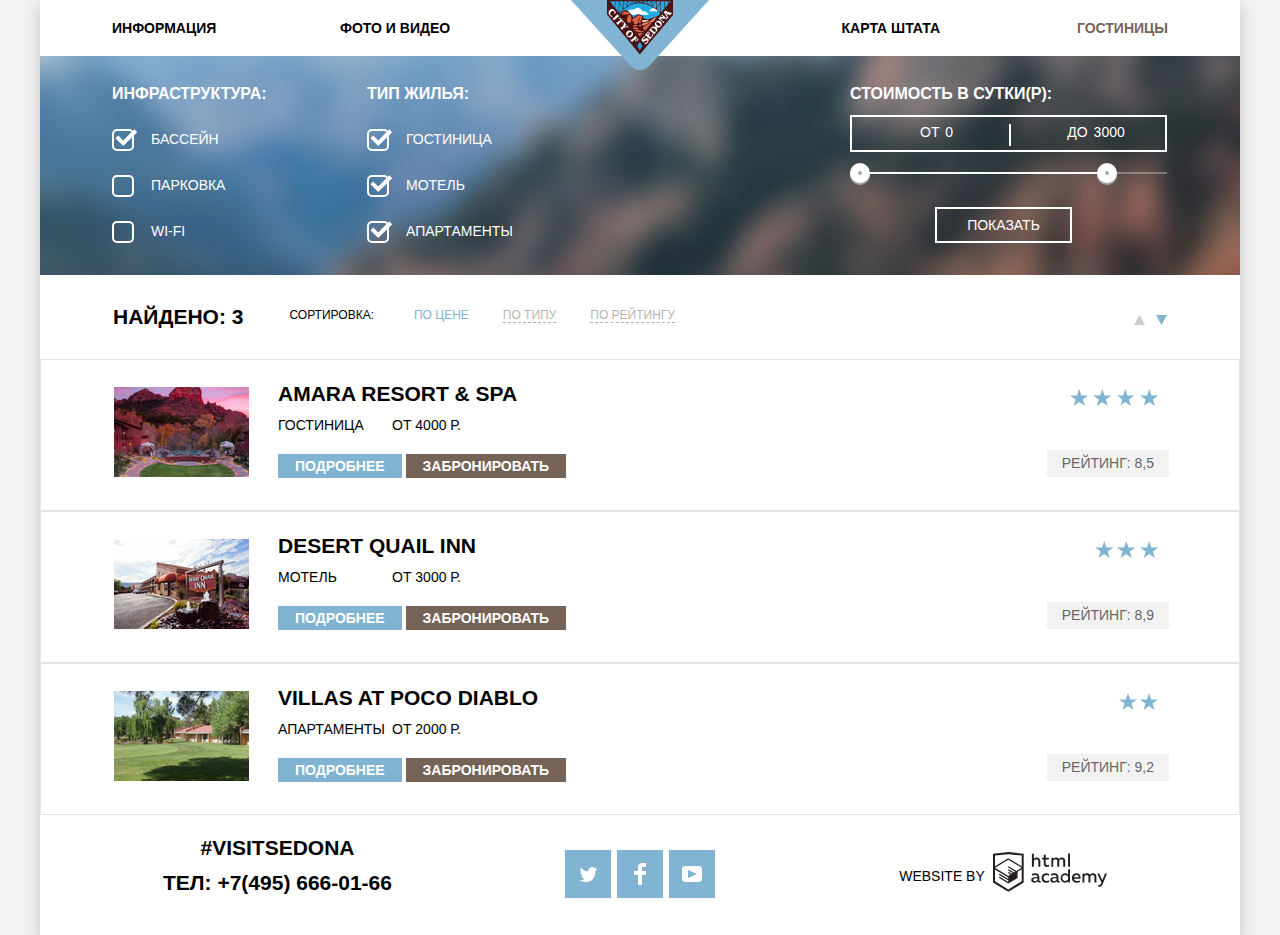
==== commit 251c212d: "Коррекция" ====
--- a/catalog.html
+++ b/catalog.html
@@ -6,7 +6,7 @@
   <link rel="icon" href="favicon.ico">
   <link rel="apple-touch-icon" href="img/152.png">
   <link href="css/normalize.css" rel="stylesheet">
-  <link href="css/style.css" rel="stylesheet">
+  <link href="css/style-minimized.css" rel="stylesheet">
 </head>
 
 <body class="container catalog-container">
@@ -28,7 +28,7 @@
     <h1 class="hidden">Гостиницы</h1>
     <section class="hotel-filter">
       <h2 class="hidden">Фильтр гостиниц</h2>
-      <form class="hotel-filter-form" method="get" action="https://echo.htmlacademy.ru">
+      <form class="hotel-filter-form" method="post" action="https://echo.htmlacademy.ru">
         <fieldset class="hotel-fieldset infrastructure">
           <legend class="hotel-filter-legend">Инфраструктура:</legend>
           <ul class="hotel-filter-feature-list">
@@ -109,7 +109,7 @@
       </div>
       <ul class="hotel-results-list">
         <li class="hotel-results-item">
-          <img class="hotel-results-image" src="img/amara.jpg" width="135" height="90 "alt="Гостиница Amara Resort&Spa">
+          <img class="hotel-results-image" src="img/amara.jpg" width="135" height="90" alt="Гостиница Amara Resort&Spa">
           <article>
             <a href="#" aria-label="Перейти на страницу отеля"><h3 class="hotel-header">Amara Resort & Spa</h3></a>
             <div class="hotel-results-wrapper">
@@ -127,7 +127,7 @@
           </div>
         </li>
         <li class="hotel-results-item">
-          <img class="hotel-results-image" src="img/desert-quail-inn.jpg" width="135" height="90 "alt="Мотель Desert Quail Inn">
+          <img class="hotel-results-image" src="img/desert-quail-inn.jpg" width="135" height="90" alt="Мотель Desert Quail Inn">
           <article>
             <a href="#" aria-label="Перейти на страницу отеля"><h3 class="hotel-header">Desert Quail Inn</h3></a>
             <div class="hotel-results-wrapper">
@@ -145,7 +145,7 @@
           </div>
         </li>
         <li class="hotel-results-item">
-          <img class="hotel-results-image" src="img/villas-at-poco-diablo.jpg" width="135" height="90 "alt="Апартаменты Villas at Poco Diablo">
+          <img class="hotel-results-image" src="img/villas-at-poco-diablo.jpg" width="135" height="90" alt="Апартаменты Villas at Poco Diablo">
           <article>
             <a href="#" aria-label="Перейти на страницу отеля"><h3 class="hotel-header">Villas at Poco Diablo</h3></a>
             <div class="hotel-results-wrapper">
@@ -203,7 +203,7 @@
     </section>
     <p class="footer-copyright">
       Website by
-      <a class="footer-copyright-logo" href="https://htmlacademy.ru/intensive/htmlcss">
+      <a class="footer-copyright-logo" href="https://htmlacademy.ru/intensive/htmlcss" aria-label="Перейти на лендинг интенсива по вёрстке сайтов от HTML Academy">
         <svg  width="115" height="41" viewBox="0 0 115 41" fill="none" xmlns="http://www.w3.org/2000/svg">
           <path fill-rule="evenodd" clip-rule="evenodd" d="M15.5197 1.05737H15.3509L0 2.71895V31.4945L15.3509 40.8382L30.7018 31.4945V2.71895L15.5197 1.05737ZM77.0183 2.62185H75.0876V15.7311H77.0183V2.62185ZM40.8619 2.63264V7.76843C41.6131 6.9864 42.6386 6.5436 43.7105 6.53843C44.6823 6.47908 45.6329 6.84495 46.3253 7.54479C47.0177 8.24462 47.3866 9.21244 47.3399 10.2068V15.7634H45.367V10.4658C45.4231 9.94897 45.2754 9.43059 44.9566 9.02553C44.6377 8.62047 44.174 8.36218 43.6683 8.3079H43.3518C42.3456 8.36979 41.4321 8.9295 40.9041 9.80764V15.7634H38.8995V2.63264H40.8619ZM77.0183 31.4837H75.2775V30.0595C74.4828 31.1353 73.23 31.7538 71.9119 31.7211C69.4751 31.5528 67.5825 29.4822 67.5825 26.9845C67.5825 24.4867 69.4751 22.4162 71.9119 22.2479C73.1195 22.2052 74.2818 22.7203 75.0771 23.6505V18.3205H77.0183V31.4837ZM47.0656 30.0595C47.263 30.0515 47.4583 30.0152 47.6459 29.9516V31.3866C47.2482 31.5404 46.826 31.6172 46.4009 31.6132C45.6482 31.6769 44.9394 31.2429 44.639 30.5342C43.7036 31.31 42.5302 31.7227 41.3261 31.6995C39.733 31.6995 38.256 30.804 38.256 28.9482C38.256 26.65 40.3661 25.9379 42.1702 25.9379C42.9402 25.9505 43.707 26.0408 44.4596 26.2076V25.884C44.4596 24.805 43.6578 23.9742 42.1491 23.9742C41.0585 23.9764 39.9804 24.2116 38.9839 24.6647V22.8305C40.0678 22.451 41.204 22.2506 42.3495 22.2371C44.8394 22.2371 46.3693 23.4455 46.3693 26.1753V29.4121C46.3546 29.5668 46.401 29.721 46.4981 29.8406C46.5951 29.9601 46.7349 30.035 46.8862 30.0487H47.0656V30.0595ZM40.2711 28.8403C40.298 29.229 40.4761 29.5905 40.7655 29.844C41.055 30.0974 41.4317 30.2217 41.8115 30.189H41.9275C42.8819 30.1906 43.7973 29.8022 44.4702 29.11V27.5779C43.842 27.4414 43.2026 27.3655 42.5605 27.3513C41.5055 27.3513 40.2817 27.7074 40.2817 28.8403H40.2711ZM56.0229 22.9384C55.1962 22.4632 54.2596 22.2246 53.3115 22.2479H52.9422C51.7332 22.2873 50.5891 22.8166 49.7619 23.7192C48.9347 24.6218 48.4923 25.8236 48.5321 27.06V27.5024C48.6957 30.0004 50.805 31.8921 53.2482 31.7318C54.2519 31.7555 55.2477 31.5452 56.1601 31.1168V29.2718C55.3769 29.7215 54.4945 29.9591 53.5963 29.9624C52.5199 30.0288 51.4963 29.4793 50.9385 28.5356C50.3806 27.5918 50.3806 26.4095 50.9385 25.4658C51.4963 24.522 52.5199 23.9725 53.5963 24.039C54.461 24.0357 55.3066 24.2989 56.0229 24.7942V22.9384ZM66.1514 30.0595C66.3488 30.0515 66.5441 30.0152 66.7317 29.9516V31.3866C66.334 31.5404 65.9118 31.6172 65.4867 31.6132C64.734 31.6769 64.0252 31.2429 63.7248 30.5342C62.7894 31.31 61.616 31.7227 60.4119 31.6995C58.8188 31.6995 57.3417 30.804 57.3417 28.9482C57.3417 26.65 59.4518 25.9379 61.256 25.9379C62.0259 25.9505 62.7928 26.0408 63.5454 26.2076V25.884C63.5454 24.805 62.7436 23.9742 61.2349 23.9742C60.1443 23.9764 59.0662 24.2116 58.0697 24.6647V22.8305C59.1536 22.451 60.2897 22.2506 61.4353 22.2371C63.9252 22.2371 65.455 23.4455 65.455 26.1753V29.4121C65.4404 29.5668 65.4868 29.721 65.5838 29.8406C65.6809 29.9601 65.8207 30.035 65.972 30.0487H66.1514V30.0595ZM59.855 29.8481C59.5632 29.5943 59.3837 29.2311 59.3569 28.8403H59.378C59.378 27.7074 60.5385 27.3513 61.6569 27.3513C62.299 27.3655 62.9383 27.4414 63.5665 27.5779V29.11C62.8937 29.8022 61.9782 30.1906 61.0239 30.189H60.9078C60.5263 30.2247 60.1469 30.1019 59.855 29.8481ZM69.3271 26.9305C69.3271 25.2859 70.6308 23.9526 72.239 23.9526L72.2601 24.0066C73.4742 24.0066 74.5742 24.7382 75.0665 25.8732V28.0311C74.5856 29.1871 73.4673 29.9296 72.239 29.9084C70.6308 29.9084 69.3271 28.5752 69.3271 26.9305ZM83.3486 22.2479C86.8408 22.2479 88.0541 25.1395 87.4844 27.7397H80.922C81.1436 29.3582 82.6839 30.0163 84.2876 30.0163C85.2509 30.0196 86.2027 29.8021 87.0729 29.3797V31.1061C86.0736 31.5421 84.9939 31.7519 83.9078 31.7211C81.2385 31.7211 78.8963 30.189 78.8963 26.9521C78.8362 25.7502 79.2482 24.5736 80.0408 23.6841C80.8334 22.7945 81.9408 22.2658 83.1165 22.2155H83.3486V22.2479ZM80.8693 26.1753C80.9704 24.8237 82.1216 23.8104 83.4436 23.9095H83.4858C84.1064 23.8531 84.7196 24.08 85.1612 24.5295C85.6028 24.979 85.8275 25.6051 85.7752 26.24H80.8693V26.1753ZM89.489 31.4621V22.4961H91.2298V23.575C91.9777 22.7197 93.041 22.2229 94.1628 22.2047C95.2951 22.1328 96.3712 22.7163 96.9482 23.7153C97.7407 22.8335 98.8477 22.3161 100.018 22.2803C100.952 22.2327 101.859 22.6011 102.507 23.2901C103.154 23.9792 103.478 24.9213 103.394 25.8732V31.4837H101.39V25.9271C101.437 25.4734 101.306 25.0191 101.024 24.6647C100.743 24.3104 100.336 24.0852 99.8917 24.039H99.6174C98.7512 24.0941 97.9525 24.536 97.4335 25.2474V31.4837H95.4289V25.9271C95.4728 25.47 95.3357 25.0139 95.0481 24.6611C94.7606 24.3082 94.3467 24.088 93.8991 24.0497H93.6881C92.7466 24.1344 91.8915 24.6449 91.3564 25.4416V31.5161H89.5312L89.489 31.4621ZM113.977 22.4745H111.972L109.324 29.2718L106.306 22.4853H104.196L108.417 31.5484L108.237 32.0016C107.72 33.3611 107.003 34.0516 106.053 34.0516C105.75 34.0548 105.447 34.0112 105.156 33.9221V35.6161C105.536 35.7125 105.926 35.7632 106.317 35.7671C107.646 35.7671 108.902 35.0226 109.851 32.6813L113.977 22.4745ZM52.689 6.78658V3.54974L50.7266 4.01369V6.73264H49.144V8.49132H50.7899V12.9905C50.7231 13.817 51.0244 14.6301 51.61 15.2038C52.1955 15.7775 53.0028 16.0505 53.8073 15.9468C54.5996 15.9535 55.3875 15.8259 56.139 15.5692V13.8429C55.5727 14.0781 54.9672 14.199 54.356 14.199C53.2165 14.199 52.689 13.8105 52.689 12.6237V8.5129H55.8541V6.78658H52.689ZM58.3862 15.7526V6.75421H60.1376V7.83316C60.8811 6.97655 61.9403 6.476 63.0601 6.45211C64.1624 6.38099 65.2146 6.93142 65.8032 7.88711C66.5958 7.00534 67.7028 6.48794 68.8734 6.45211C69.8138 6.41462 70.7233 6.79859 71.364 7.50353C72.0046 8.20846 72.3126 9.16418 72.2073 10.1205V15.7418H70.2028V10.1853C70.2499 9.73151 70.1184 9.27721 69.8373 8.92287C69.5561 8.56853 69.1485 8.34334 68.7046 8.29711H68.4619C67.5957 8.35228 66.797 8.7942 66.278 9.50553V15.7418H64.2734V10.1853C64.3206 9.73151 64.1891 9.27721 63.9079 8.92287C63.6268 8.56853 63.2191 8.34334 62.7752 8.29711H62.5326C61.5911 8.38181 60.736 8.89229 60.2009 9.68895V15.7634H58.3862V15.7526ZM28.6972 30.3033L28.7078 30.2968L28.6972 30.3184V30.3033ZM28.6972 18.3205V30.3033L15.3509 38.4321L2.00459 30.3184V18.5147L15.2876 26.6068V28.0311L6.18257 22.5284V23.9418L15.3404 29.5632V31.0629L6.19312 25.4955V26.9521L15.3509 32.5734L24.5826 26.9197V20.8129L28.6972 18.3205ZM28.7078 16.7776L25.0362 18.9355L23.3482 20.0145L15.3087 15.0837V16.4971L22.156 20.7266L22.0083 20.8237L20.9532 21.4063L15.2876 17.9537V19.3995L19.761 22.1184L18.706 22.8413L15.3298 20.7913V22.2047L17.5454 23.5426L15.2982 24.9021L2.11009 16.864L15.3087 8.72869L28.7078 16.7776ZM15.2876 7.27211L28.7078 15.3534V4.56395L15.3615 3.12895L2.01514 4.56395V15.3534L15.2876 7.27211Z" fill="#231F20"/>
         </svg>
--- a/css/style-minimized.css
+++ b/css/style-minimized.css
@@ -0,0 +1 @@
+@font-face{font-family:"PT Sans";src:url(../fonts/ptsans.woff2) format("woff2"),url(../fonts/ptsans.woff) format("woff");font-weight:400;font-style:normal}@font-face{font-family:"PT Sans";src:url(../fonts/ptsans-bold.woff2) format("woff2"),url(../fonts/ptsans-bold.woff) format("woff");font-weight:700;font-style:normal}.container{max-width:1200px;margin:0 auto;padding:0;box-sizing:border-box;text-align:center;box-shadow:0 5px 15px rgba(0,1,1,.2);font-family:"PT Sans",Arial,sans-serif;font-size:14px;line-height:21px;font-weight:700;color:var(--basic-black);text-transform:uppercase;background-color:var(--basic-lightblue);background-image:url(../img/index-background.jpg);background-position-y:56px;background-repeat:no-repeat}.main-header{min-height:551px;background-image:url(../img/welcome.svg);background-repeat:no-repeat;background-position:center;background-position-y:133px;min-height:564px}.main-header-logo{position:absolute;left:50%;transform:translateX(-50%);margin:0;padding:0}.main-content{background-color:var(--basic-white)}.catalog-container{background-image:none}.catalog-container .main-navigation::after{display:none}.catalog-header{background-image:none;min-height:100%}a{text-decoration:none;margin:0;padding:0}img{max-width:100%;height:auto;object-fit:cover}.page{height:100%;background-color:var(--basic-lightgrey)}.hidden{position:absolute;width:1px;height:1px;margin:-1px;border:0;padding:0;white-space:nowrap;clip-path:inset(100%);clip:rect(0 0 0 0);overflow:hidden}:root{--basic-white:#ffffff;--basic-lightblue:#81b3d2;--basic-dark:#766357;--basic-grey:#eeeeee;--basic-lightgrey:#f2f2f2;--basic-black:#000000;--special-extra-lightblue:#669ec0;--special-deep-lightblue:#5496bd;--special-extra-dark:#604e43;--special-deep-dark:#503e33;--special-extra-lightgrey:#ebebeb;--special-deep-lightgrey:#e5e5e5;--special-neutral:#a9a9a9;--special-black:#333333;--special-darkgrey:#6a6a6a;--special-lightgrey:#cacaca;--special-deep-grey:#666666}.main-definition{font-size:21px;line-height:26px;padding:0 365px;padding-top:44.5px;margin:0;margin-bottom:29px}.main-description{color:var(--special-black);font-weight:400;padding-bottom:51px;padding-top:17px;margin:0}.main-navigation{position:relative;font-size:14px;line-height:26px;color:var(--basic-black);background-color:var(--basic-white)}.main-navigation::after{content:" ";background-image:url(../img/cutter.svg);position:absolute;width:100%;height:57px;top:509px;left:0;right:0;bottom:0}.site-navigation{display:flex;flex-direction:row;flex-wrap:wrap;list-style:none;margin:0;padding:0;padding-top:15px;padding-bottom:15px;background-color:var(--basic-white)}.site-navigation a{color:var(--basic-black)}.site-navigation a:hover{color:var(--basic-lightblue)}.site-navigation a:active{color:var(--special-neutral)}.site-navigation .active{color:var(--basic-dark)}.site-navigation-item{width:25%;box-sizing:border-box}.site-navigation-item:nth-child(1){text-align:left;padding-left:72px}.site-navigation-item:nth-child(2){text-align:left}.site-navigation-item:nth-child(3){text-align:right}.site-navigation-item:nth-child(4){text-align:right;padding-right:72px}.site-navigation-item:nth-child(5){text-align:left;padding-left:72px}.site-navigation-item:nth-child(6){text-align:left}.site-navigation-item:nth-child(7){text-align:right}.site-navigation-item:nth-child(8){text-align:right;padding-right:72px}.features-list{list-style:none;display:grid;grid-template-columns:33.33% 33.33% 33.34%;margin:0;padding:0}.feature-item h3{font-size:21px;color:var(--basic-white);margin:0 auto;padding:0;max-width:150px;padding-top:47px}.feature-item{background-color:var(--basic-lightblue);color:var(--basic-white);font-size:14px;font-weight:400;text-align:center}.first{grid-column:1/-1;display:flex;flex-direction:row;flex-wrap:wrap;align-items:flex-start}.second{grid-column:1/-1;display:flex;flex-direction:row;flex-wrap:wrap;align-items:flex-start}.feature-description{width:33.33%}.feature-image{flex-grow:1;width:66.67%}.feature-number{margin:0;padding:0;padding-top:25px}.feature-clarification{margin:0;padding:0;padding:25px 49px}.second .feature-description{order:2}.feature-item-no-pic h3{font-size:21px;color:var(--basic-black);margin:0 auto;padding:0;max-width:150px}.feature-item-no-pic{background-color:var(--basic-grey);color:var(--special-black);font-size:14px;font-weight:400;height:256px;box-sizing:border-box;padding-top:50px}.feature-item-no-pic .feature-clarification{padding-left:71px;padding-right:71px}.subfeatures-list{list-style:none;background-color:var(--basic-white);display:grid;grid-template-columns:1fr 1fr 1fr;margin:0;padding:0}.subfeatures-item h3{font-size:21px;color:var(--basic-black);margin:0 auto;padding:0;padding-top:160px;max-width:150px}.subfeatures-item{color:var(--special-black);font-size:14px;font-weight:400;padding:0;margin:0}.subfeatures-item .feature-clarification{padding-bottom:82px}.housing{background-image:url(../img/icon-1.svg);background-repeat:no-repeat;background-position:center 60px}.food{background-image:url(../img/icon-2.svg);background-repeat:no-repeat;background-position:center 61px}.souvenirs{background-image:url(../img/icon-3.svg);background-repeat:no-repeat;background-position:center 55px}.hotel{display:flex;flex-direction:column;align-items:center;padding-top:58px;position:relative;color:var(--special-black);font-size:14px;font-weight:700}.hotel-interest{margin:0;padding-right:11px;margin-bottom:36px;color:var(--basic-black);font-size:30px;line-height:24px}.clarification{margin:0;font-weight:400;width:435px;margin-bottom:46px}.hotel-search{background-color:var(--basic-dark);color:var(--basic-white);font-size:21px;line-height:26px;width:568px;padding:30px 0;box-sizing:border-box}.hotel-search:hover{background-color:var(--special-extra-dark);color:var(--basic-white);font-size:21px;line-height:26px}.hotel-search:focus{background-color:var(--special-deep-dark);color:var(--basic-white);font-size:21px;line-height:26px;mix-blend-mode:normal;opacity:.3}.hotel-form{display:flex;flex-direction:column;color:var(--basic-black);box-shadow:0 7px 15px rgba(0,1,1,.15);background-color:var(--basic-white);position:absolute;top:100%;left:50%;transform:translateX(-50%);z-index:1;padding-left:55px;padding-right:55px;padding-top:57px;padding-bottom:55px;box-sizing:border-box;width:568px}.hotel-form-hide{display:none}.hotel-form-show{display:flex;animation:bounce .6s}.hotel-form-error{animation:shake .6s}.hotel-form .hotel-field{margin:0;display:flex;flex-direction:row;flex-wrap:nowrap;align-items:center;justify-content:space-between;margin-bottom:30px}.hotel-form .hotel-field:nth-child(3){margin-bottom:55px}.hotel-label-children{margin-left:12px}.hotel-field label{max-width:110px}.hotel-input-date{border:none;text-transform:inherit;color:var(--basic-black);font-weight:700;background-color:var(--basic-lightgrey);border:2px solid var(--basic-lightgrey);width:346px;height:38px;box-sizing:border-box;padding-left:11px;padding-right:40px}.hotel-input-date::placeholder{color:var(--basic-black)}.hotel-input-date:hover{background-color:var(--special-extra-lightgrey)}.hotel-input-date:focus{background-color:var(--basic-white);border:2px solid var(--special-deep-lightgrey);outline:0}.hotel-form-field{position:relative}.hotel-calendar{position:absolute;top:50%;right:3px;transform:translateY(-50%);border:none;background-color:transparent}.hotel-calendar:hover path{fill:var(--basic-black)}.hotel-calendar:focus{outline:0}.hotel-calendar:active path{fill:var(--basic-lightblue)}.hotel-counter-wrapper{position:relative}.hotel-counter-wrapper:nth-of-type(2){margin-left:-12px}.hotel-counter-add{position:absolute;top:auto: 50%;transform:translateY(60%);right:5px;border:none;background-color:transparent}.hotel-counter-add:hover path{fill:var(--basic-black)}.hotel-counter-add:active path{fill:var(--basic-lightblue)}.hotel-counter-del{position:absolute;top:50%;transform:translateY(-65%);left:5px;border:none;background-color:transparent}.hotel-counter-del:hover rect{fill:var(--basic-black)}.hotel-counter-del:active rect{fill:var(--basic-lightblue)}.hotel-input-people{text-align:center;width:114px;height:38px;box-sizing:border-box;border:none;font-weight:700;background-color:var(--basic-lightgrey)}.hotel-input-people::placeholder{color:var(--basic-black)}.hotel-input-people:hover{background-color:var(--special-extra-lightgrey)}.hotel-input-people:focus{background-color:var(--basic-white);border:2px solid var(--special-deep-lightgrey);outline:0}.hotel-find-button{color:var(--basic-white);background-color:var(--basic-lightblue);border:none;padding:16px 181px;font-family:"PT Sans",Arial,sans-serif;font-weight:700;font-size:21px;line-height:26px;width:458px;text-transform:uppercase}.hotel-find-button:hover{background-color:var(--special-extra-lightblue)}.hotel-find-button:focus{background-color:var(--special-deep-lightblue);mix-blend-mode:normal;opacity:.3}.map{margin-bottom:-119px;background-image:url(../img/map.png)}.map iframe{border:none}.hotel-filter{color:var(--basic-white);font-weight:400;font-size:14px;line-height:21px;background-color:var(--basic-lightblue);background-image:url(../img/catalog-background.jpg);background-position:top center;background-repeat:no-repeat;background-size:cover}.hotel-filter-form{display:flex;flex-direction:row;flex-wrap:wrap;text-align:left;padding-left:72px;padding-right:73px;padding-bottom:32px;padding-top:27px}.hotel-fieldset{border:none;padding:0;margin:0}.infrastructure{width:255px}.housing-type{width:260px}.cost-per-day{width:250px;align-items:center;margin-left:auto}.range-filter{padding-top:11px}.price-controls{display:flex;justify-content:flex-start;border:2px solid var(--basic-white);width:317px;position:relative;box-sizing:border-box}.price-controls::before{content:"";position:absolute;left:50%;top:7px;width:2px;height:22px;background-image:url(../img/delimiter.svg)}.price-controls label{padding-top:5px;padding-bottom:7px}.min-price{padding-left:68px}.max-price{padding-left:60px}.price-controls input{width:60px;border:none;background-color:transparent}.price-controls input::placeholder{color:var(--basic-white)}.range-controls{padding-top:20px;position:relative}.range-controls .scale{height:2px;background:rgba(255,255,255,.3)}.range-controls .bar{width:70%;height:2px;background:var(--basic-white)}.range-controls .toggle{position:absolute;top:11px;left:0;width:4px;height:4px;padding:0;border:8px solid var(--basic-white);background-color:var(--special-neutral);border-radius:50%;box-shadow:0 2px 1px 0 var(--special-neutral)}.range-controls .toggle:hover{top:9px;border-width:10px}.range-controls .toggle-min{left:0}.range-controls .toggle-max{left:238px}.hotel-filter-legend{font-weight:700;font-size:16px}.hotel-filter-feature-list{list-style:none;margin:0;padding:0}.hotel-filter-feature-list li{padding-top:25px;padding-left:39px}.filter-option label{position:relative;display:block;cursor:pointer;user-select:none;font-size:14px;line-height:21px}.filter-input-checkbox+label::before{content:"";position:absolute;left:-39px;top:0;width:18px;height:18px;border:2px solid var(--basic-white);border-radius:5px}.filter-input-checkbox:focus+label::before{outline:2px solid #000}.filter-input-checkbox:disabled+label::before{content:"";position:absolute;left:-39px;top:0;width:18px;height:18px;border:2px solid var(--special-darkgrey);border-radius:5px}.filter-input-checkbox:checked+label::after{content:"";position:absolute;top:0;left:-36px;width:23px;height:23px;background-image:url(../img/select.svg);background-repeat:no-repeat}.filter-input-checkbox:checked:disabled+label::after{content:"";position:absolute;top:0;left:-36px;width:23px;height:23px;background-image:url(../img/select-dark.svg);background-repeat:no-repeat}.hotel-show{background-color:transparent;color:var(--basic-white);border:2px solid var(--basic-white);width:137px;height:36px;font-family:"PT Sans",Arial,sans-serif;font-weight:400;font-size:14px;line-height:21px;text-transform:uppercase;margin-top:33px;margin-left:85px}.hotel-show:hover{color:var(--basic-black);background-color:var(--basic-white)}.hotel-results{display:grid;grid-template-columns:1fr 1fr;background:var(--basic-white)}.hotel-results-found{margin:0;padding:0;padding-top:29px;font-size:21px;line-height:26px;text-align:left;padding-left:73px}.sort-menu{grid-column:1/-1;display:flex;justify-content:flex-start;padding-right:73px}.button-up{margin-right:11px;margin-top:35px;border:none;background:0 0;cursor:pointer}.button-up path{fill:var(--special-lightgrey)}.button-up:hover path{fill:var(--basic-black)}.button-up:focus{outline:0}.button-up:focus svg{outline:2px solid #000}.button-up:active path{fill:var(--basic-lightblue)}.button-down{margin-top:35px;border:none;background:0 0;cursor:pointer}.button-down path{fill:var(--basic-lightblue)}.button-down:hover path{fill:var(--basic-black)}.button-down:focus{outline:0}.button-down:focus svg{outline:2px solid #000}.button-down:active path{fill:var(--basic-lightblue)}.hotel-results-sort{list-style:none;margin:0;padding:0;padding-left:46px;padding-top:29px;padding-bottom:34px;display:flex;flex-direction:row;flex-grow:1;justify-content:flex-start}.sort-by{margin:0;padding:0;font-weight:400;font-size:12px;line-height:18px}.hotel-results-sort li:first-child{margin-left:0}.price{margin-left:40px;color:var(--basic-lightblue)}.category{margin-left:34px;border-bottom:1px dashed var(--basic-black);color:var(--basic-black);mix-blend-mode:normal;opacity:.3}.category:hover{border-bottom:1px dashed var(--basic-lightblue);color:var(--basic-lightblue);opacity:1}.category:focus{border-bottom:none;color:var(--basic-black);opacity:1}.hotel-results-list{list-style:none;margin:0;padding:0;grid-column:1/-1}.hotel-results-item{font-size:14px;line-height:21px;font-weight:400;border:1px solid var(--special-deep-lightgrey);margin:0;padding:0;padding-left:73px;padding-bottom:33px;display:flex;flex-direction:row;justify-content:flex-start;align-items:flex-end;box-sizing:border-box}.hotel-results-item article{text-align:left;margin:0;padding:0;padding-left:29px;padding-top:21px;flex-grow:1;box-sizing:border-box}.hotel-prestige{text-align:right;margin:0;padding:0;padding-right:70px;display:flex;flex-direction:column;align-items:flex-end;position:relative;display:block;box-sizing:border-box}.hotel-rating{margin:0;padding:0;background-color:var(--basic-lightgrey);color:var(--special-deep-grey);padding:3px 15px}.hotel-stars{margin:0;padding:0;color:var(--basic-white);padding-bottom:50px}.hotel-results-item:first-of-type .hotel-prestige::before{content:"";position:absolute;background-image:url(../img/star.svg);background-repeat:space;width:89px;height:17px;left:23px;top:10px}.hotel-results-item:nth-of-type(2) .hotel-prestige::before{content:"";position:absolute;background-image:url(../img/star.svg);background-repeat:space;width:64px;height:17px;left:48px;top:10px}.hotel-results-item:nth-of-type(3) .hotel-prestige::before{content:"";position:absolute;background-image:url(../img/star.svg);background-repeat:space;width:40px;height:17px;left:72px;top:10px}.hotel-header{font-size:21px;line-height:26px;margin:0;padding:0}a .hotel-header{color:var(--basic-black)}a .hotel-header:hover{color:var(--basic-lightblue)}a .hotel-header:active{color:var(--basic-lightgrey)}.hotel-results-wrapper{padding-top:8px;padding-bottom:20px;display:flex;flex-direction:row;align-items:center;justify-content:flex-start}.hotel-type{margin:0;padding:0;text-align:left;width:114px}.hotel-price{margin:0;padding:0;width:96px;text-align:left}.hotel-controls{margin:0;padding:0}.hotel-browse{background-color:var(--basic-lightblue);color:var(--basic-white);font-weight:700;margin:0;padding:0;padding-top:4px;padding-bottom:4px;padding-left:17px;padding-right:17px}.hotel-browse:hover{background-color:var(--special-extra-lightblue)}.hotel-browse:active{background-color:var(--special-deep-lightblue);mix-blend-mode:normal;opacity:.3}.hotel-book{background-color:var(--basic-dark);color:var(--basic-white);font-weight:700;margin:0;padding:0;padding-top:4px;padding-bottom:4px;padding-left:17px;padding-right:17px}.hotel-book:hover{background-color:var(--special-extra-dark)}.hotel-book:active{background-color:var(--special-deep-dark);mix-blend-mode:normal;opacity:.3}.main-footer{display:flex;flex-direction:row;flex-wrap:wrap;align-items:flex-start;justify-content:space-between;background:rgba(255,255,255,.9);position:relative;z-index:1;padding-left:56px;padding-right:55px;padding-top:20px;padding-bottom:35px;box-sizing:border-box}.catalog-footer{background-color:var(--basic-white);background-image:none}.footer-contacts{color:var(--basic-black);font-size:21px;line-height:26px;box-sizing:border-box;width:33.33%}.hashtag{margin:0;margin-bottom:9px}.telephone{margin:0}.footer-contacts a{color:var(--basic-black);text-decoration:none}.footer-socials{margin:0;padding:0;box-sizing:border-box;width:33.33%}.footer-socials ul{list-style:none;margin:0;padding:0;display:flex;flex-wrap:wrap;grid-gap:6px;justify-content:center;flex-direction:row;align-items:center;padding-top:15px}.social-button{display:flex;justify-content:center;align-items:center;width:46px;height:48px;background-color:var(--basic-lightblue);color:var(--basic-white);text-decoration:none}.social-button:hover{background-color:var(--special-extra-lightblue)}.social-button:focus{background-color:var(--special-deep-lightblue);mix-blend-mode:normal;opacity:.3}.footer-copyright{display:flex;flex-direction:row;align-items:center;justify-content:center;font-size:14px;font-weight:400;line-height:26px;box-sizing:border-box;width:33.33%;margin:0;padding-top:16px}.footer-copyright a{color:var(--basic-black)}.footer-copyright a:hover{color:var(--basic-lightblue)}.footer-copyright a:focus{color:var(--special-lightgrey)}.footer-copyright-logo{padding-left:8px}.footer-copyright-logo:hover path{fill:var(--basic-lightblue)}.footer-copyright-logo:active path{fill:var(--special-lightgrey)}@keyframes bounce{0%{transform:translateX(-50%) translateY(-309px)}70%{transform:translateX(-50%) translateY(30px)}90%{transform:translateX(-50%) translateY(-10px)}100%{transform:translateX(-50%) translateY(0)}}@keyframes shake{0%,100%{transform:translateX(-50%) translateX(0)}10%,30%,50%,70%,90%{transform:translateX(-50%) translateX(-10px)}20%,40%,60%,80%{transform:translateX(-50%) translateX(10px)}}
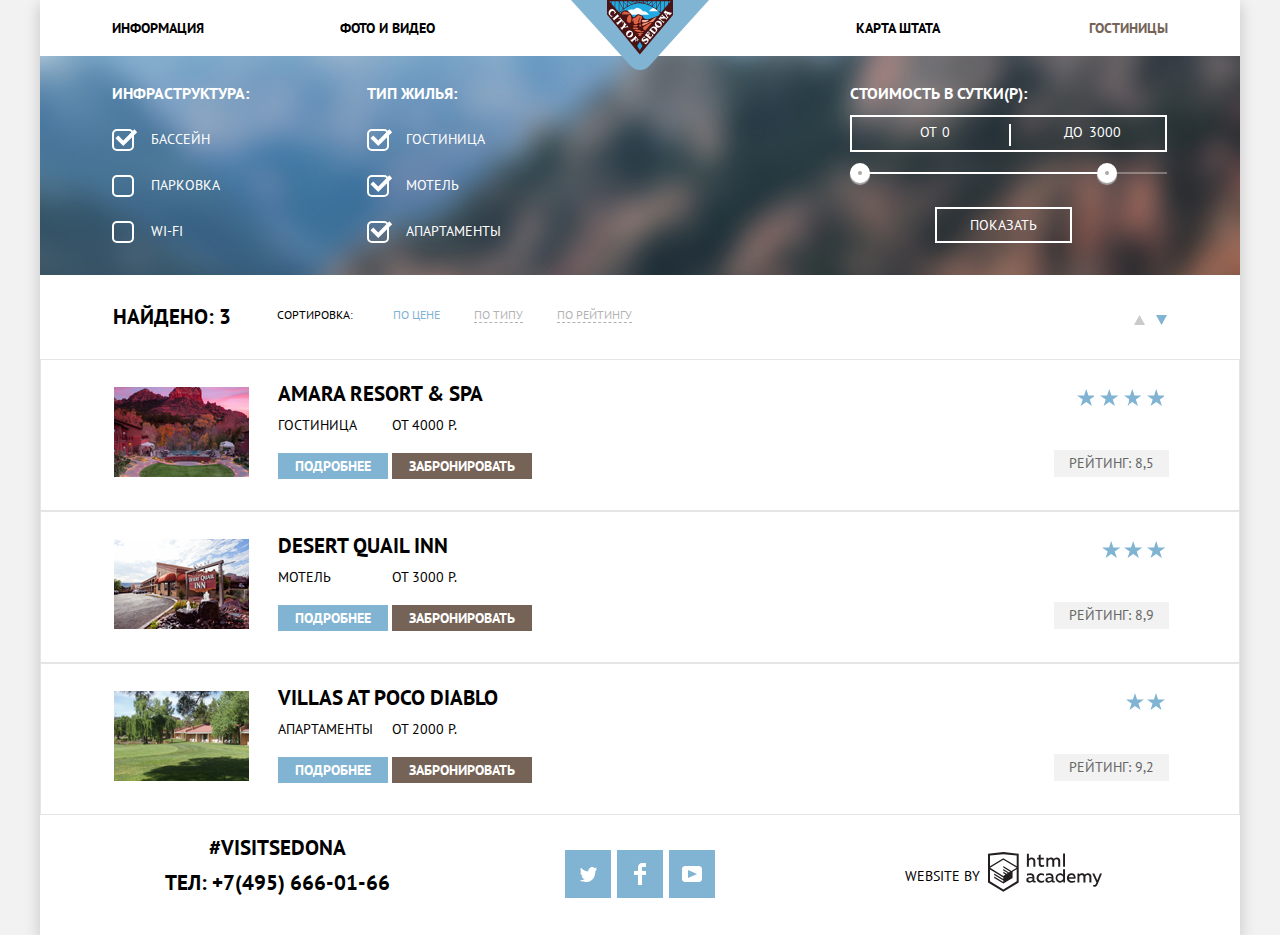
==== commit c8b3ca41: "Минорные изменения" ====
--- a/catalog.html
+++ b/catalog.html
@@ -5,8 +5,8 @@
   <title>Каталог гостиниц — Седона</title>
   <link rel="icon" href="favicon.ico">
   <link rel="apple-touch-icon" href="img/152.png">
-  <link href="css/normalize.css" rel="stylesheet">
-  <link href="css/style-minimized.css" rel="stylesheet">
+  <link href="css/normalize.min.css" rel="stylesheet">
+  <link href="css/style.min.css" rel="stylesheet">
 </head>
 
 <body class="container catalog-container">
@@ -211,5 +211,4 @@
     </p>
   </footer>
 </body>
-
 </html>
--- a/css/style.min.css
+++ b/css/style.min.css
@@ -0,0 +1 @@
+@font-face{font-family:"PT Sans";src:url(../fonts/ptsans.woff2) format("woff2"),url(../fonts/ptsans.woff) format("woff");font-weight:400;font-style:normal}@font-face{font-family:"PT Sans";src:url(../fonts/ptsans-bold.woff2) format("woff2"),url(../fonts/ptsans-bold.woff) format("woff");font-weight:700;font-style:normal}.container{max-width:1200px;margin:0 auto;padding:0;box-sizing:border-box;text-align:center;box-shadow:0 5px 15px rgba(0,1,1,.2);font-family:"PT Sans",Arial,sans-serif;font-size:14px;line-height:21px;font-weight:700;color:var(--basic-black);text-transform:uppercase;background-color:var(--basic-lightblue);background-image:url(../img/index-background.jpg);background-position-y:56px;background-repeat:no-repeat}.main-header{min-height:551px;background-image:url(../img/welcome.svg);background-repeat:no-repeat;background-position:center;background-position-y:133px;min-height:564px}.main-header-logo{position:absolute;left:50%;transform:translateX(-50%);margin:0;padding:0}.main-content{background-color:var(--basic-white)}.catalog-container{background-image:none}.catalog-container .main-navigation::after{display:none}.catalog-header{background-image:none;min-height:100%}a{text-decoration:none;margin:0;padding:0}img{max-width:100%;height:auto;object-fit:cover}.page{height:100%;background-color:var(--basic-lightgrey)}.hidden{position:absolute;width:1px;height:1px;margin:-1px;border:0;padding:0;white-space:nowrap;clip-path:inset(100%);clip:rect(0 0 0 0);overflow:hidden}:root{--basic-white:#ffffff;--basic-lightblue:#81b3d2;--basic-dark:#766357;--basic-grey:#eeeeee;--basic-lightgrey:#f2f2f2;--basic-black:#000000;--special-extra-lightblue:#669ec0;--special-deep-lightblue:#5496bd;--special-extra-dark:#604e43;--special-deep-dark:#503e33;--special-extra-lightgrey:#ebebeb;--special-deep-lightgrey:#e5e5e5;--special-neutral:#a9a9a9;--special-black:#333333;--special-darkgrey:#6a6a6a;--special-lightgrey:#cacaca;--special-deep-grey:#666666}.main-definition{font-size:21px;line-height:26px;padding:0 365px;padding-top:44.5px;margin:0;margin-bottom:29px}.main-description{color:var(--special-black);font-weight:400;padding-bottom:51px;padding-top:17px;margin:0}.main-navigation{position:relative;font-size:14px;line-height:26px;color:var(--basic-black);background-color:var(--basic-white)}.main-navigation::after{content:" ";background-image:url(../img/cutter.svg);position:absolute;width:100%;height:57px;top:509px;left:0;right:0;bottom:0}.site-navigation{display:flex;flex-direction:row;flex-wrap:wrap;list-style:none;margin:0;padding:0;padding-top:15px;padding-bottom:15px;background-color:var(--basic-white)}.site-navigation a{color:var(--basic-black)}.site-navigation a:hover{color:var(--basic-lightblue)}.site-navigation a:active{color:var(--special-neutral)}.site-navigation .active{color:var(--basic-dark)}.site-navigation-item{width:25%;box-sizing:border-box}.site-navigation-item:nth-child(1){text-align:left;padding-left:72px}.site-navigation-item:nth-child(2){text-align:left}.site-navigation-item:nth-child(3){text-align:right}.site-navigation-item:nth-child(4){text-align:right;padding-right:72px}.site-navigation-item:nth-child(5){text-align:left;padding-left:72px}.site-navigation-item:nth-child(6){text-align:left}.site-navigation-item:nth-child(7){text-align:right}.site-navigation-item:nth-child(8){text-align:right;padding-right:72px}.features-list{list-style:none;display:grid;grid-template-columns:33.33% 33.33% 33.34%;margin:0;padding:0}.feature-item h3{font-size:21px;color:var(--basic-white);margin:0 auto;padding:0;max-width:150px;padding-top:47px}.feature-item{background-color:var(--basic-lightblue);color:var(--basic-white);font-size:14px;font-weight:400;text-align:center}.first{grid-column:1/-1;display:flex;flex-direction:row;flex-wrap:wrap;align-items:flex-start}.second{grid-column:1/-1;display:flex;flex-direction:row;flex-wrap:wrap;align-items:flex-start}.feature-description{width:33.33%}.feature-image{flex-grow:1;width:66.67%}.feature-number{margin:0;padding:0;padding-top:25px}.feature-clarification{margin:0;padding:0;padding:25px 49px}.second .feature-description{order:2}.feature-item-no-pic h3{font-size:21px;color:var(--basic-black);margin:0 auto;padding:0;max-width:150px}.feature-item-no-pic{background-color:var(--basic-grey);color:var(--special-black);font-size:14px;font-weight:400;height:256px;box-sizing:border-box;padding-top:50px}.feature-item-no-pic .feature-clarification{padding-left:71px;padding-right:71px}.subfeatures-list{list-style:none;background-color:var(--basic-white);display:grid;grid-template-columns:1fr 1fr 1fr;margin:0;padding:0}.subfeatures-item h3{font-size:21px;color:var(--basic-black);margin:0 auto;padding:0;padding-top:160px;max-width:150px}.subfeatures-item{color:var(--special-black);font-size:14px;font-weight:400;padding:0;margin:0}.subfeatures-item .feature-clarification{padding-bottom:82px}.housing{background-image:url(../img/icon-1.svg);background-repeat:no-repeat;background-position:center 60px}.food{background-image:url(../img/icon-2.svg);background-repeat:no-repeat;background-position:center 61px}.souvenirs{background-image:url(../img/icon-3.svg);background-repeat:no-repeat;background-position:center 55px}.hotel{display:flex;flex-direction:column;align-items:center;padding-top:58px;position:relative;color:var(--special-black);font-size:14px;font-weight:700}.hotel-interest{margin:0;padding-right:11px;margin-bottom:36px;color:var(--basic-black);font-size:30px;line-height:24px}.clarification{margin:0;font-weight:400;width:435px;margin-bottom:46px}.hotel-search{background-color:var(--basic-dark);color:var(--basic-white);font-size:21px;line-height:26px;width:568px;padding:30px 0;box-sizing:border-box}.hotel-search:hover{background-color:var(--special-extra-dark);color:var(--basic-white);font-size:21px;line-height:26px}.hotel-search:focus{background-color:var(--special-deep-dark);color:var(--basic-white);font-size:21px;line-height:26px;mix-blend-mode:normal;opacity:.3}.hotel-form{display:flex;flex-direction:column;color:var(--basic-black);box-shadow:0 7px 15px rgba(0,1,1,.15);background-color:var(--basic-white);position:absolute;top:100%;left:50%;transform:translateX(-50%);z-index:1;padding-left:55px;padding-right:55px;padding-top:57px;padding-bottom:55px;box-sizing:border-box;width:568px}.hotel-form-hide{display:none}.hotel-form-show{display:flex;animation:bounce .6s}.hotel-form-error{animation:shake .6s}.hotel-form .hotel-field{margin:0;display:flex;flex-direction:row;flex-wrap:nowrap;align-items:center;justify-content:space-between;margin-bottom:30px}.hotel-form .hotel-field:nth-child(3){margin-bottom:55px}.hotel-label-children{margin-left:12px}.hotel-field label{max-width:110px}.hotel-input-date{border:none;text-transform:inherit;color:var(--basic-black);font-weight:700;background-color:var(--basic-lightgrey);border:2px solid var(--basic-lightgrey);width:346px;height:38px;box-sizing:border-box;padding-left:11px;padding-right:40px}.hotel-input-date::placeholder{color:var(--basic-black)}.hotel-input-date:hover{background-color:var(--special-extra-lightgrey)}.hotel-input-date:focus{background-color:var(--basic-white);border:2px solid var(--special-deep-lightgrey);outline:0}.hotel-form-field{position:relative}.hotel-calendar{position:absolute;top:50%;right:3px;transform:translateY(-50%);border:none;background-color:transparent}.hotel-calendar:hover path{fill:var(--basic-black)}.hotel-calendar:focus{outline:0}.hotel-calendar:active path{fill:var(--basic-lightblue)}.hotel-counter-wrapper{position:relative}.hotel-counter-wrapper:nth-of-type(2){margin-left:-12px}.hotel-counter-add{position:absolute;top:auto: 50%;transform:translateY(60%);right:5px;border:none;background-color:transparent}.hotel-counter-add:hover path{fill:var(--basic-black)}.hotel-counter-add:active path{fill:var(--basic-lightblue)}.hotel-counter-del{position:absolute;top:50%;transform:translateY(-65%);left:5px;border:none;background-color:transparent}.hotel-counter-del:hover rect{fill:var(--basic-black)}.hotel-counter-del:active rect{fill:var(--basic-lightblue)}.hotel-input-people{text-align:center;width:114px;height:38px;box-sizing:border-box;border:none;font-weight:700;background-color:var(--basic-lightgrey)}.hotel-input-people::placeholder{color:var(--basic-black)}.hotel-input-people:hover{background-color:var(--special-extra-lightgrey)}.hotel-input-people:focus{background-color:var(--basic-white);border:2px solid var(--special-deep-lightgrey);outline:0}.hotel-find-button{color:var(--basic-white);background-color:var(--basic-lightblue);border:none;padding:16px 181px;font-family:"PT Sans",Arial,sans-serif;font-weight:700;font-size:21px;line-height:26px;width:458px;text-transform:uppercase}.hotel-find-button:hover{background-color:var(--special-extra-lightblue)}.hotel-find-button:focus{background-color:var(--special-deep-lightblue);mix-blend-mode:normal;opacity:.3}.map{margin-bottom:-119px;background-image:url(../img/map.png)}.map iframe{border:none}.hotel-filter{color:var(--basic-white);font-weight:400;font-size:14px;line-height:21px;background-color:var(--basic-lightblue);background-image:url(../img/catalog-background.jpg);background-position:top center;background-repeat:no-repeat;background-size:cover}.hotel-filter-form{display:flex;flex-direction:row;flex-wrap:wrap;text-align:left;padding-left:72px;padding-right:73px;padding-bottom:32px;padding-top:27px}.hotel-fieldset{border:none;padding:0;margin:0}.infrastructure{width:255px}.housing-type{width:260px}.cost-per-day{width:250px;align-items:center;margin-left:auto}.range-filter{padding-top:11px}.price-controls{display:flex;justify-content:flex-start;border:2px solid var(--basic-white);width:317px;position:relative;box-sizing:border-box}.price-controls::before{content:"";position:absolute;left:50%;top:7px;width:2px;height:22px;background-image:url(../img/delimiter.svg)}.price-controls label{padding-top:5px;padding-bottom:7px}.min-price{padding-left:68px}.max-price{padding-left:60px}.price-controls input{width:60px;border:none;background-color:transparent}.price-controls input::placeholder{color:var(--basic-white)}.range-controls{padding-top:20px;position:relative}.range-controls .scale{height:2px;background:rgba(255,255,255,.3)}.range-controls .bar{width:70%;height:2px;background:var(--basic-white)}.range-controls .toggle{position:absolute;top:11px;left:0;width:4px;height:4px;padding:0;border:8px solid var(--basic-white);background-color:var(--special-neutral);border-radius:50%;box-shadow:0 2px 1px 0 var(--special-neutral)}.range-controls .toggle:hover{top:9px;border-width:10px}.range-controls .toggle-min{left:0}.range-controls .toggle-max{left:238px}.hotel-filter-legend{font-weight:700;font-size:16px}.hotel-filter-feature-list{list-style:none;margin:0;padding:0}.hotel-filter-feature-list li{padding-top:25px;padding-left:39px}.filter-option label{position:relative;display:block;cursor:pointer;user-select:none;font-size:14px;line-height:21px}.filter-input-checkbox+label::before{content:"";position:absolute;left:-39px;top:0;width:18px;height:18px;border:2px solid var(--basic-white);border-radius:5px}.filter-input-checkbox:focus+label::before{outline:2px solid #000}.filter-input-checkbox:disabled+label::before{content:"";position:absolute;left:-39px;top:0;width:18px;height:18px;border:2px solid var(--special-darkgrey);border-radius:5px}.filter-input-checkbox:checked+label::after{content:"";position:absolute;top:0;left:-36px;width:23px;height:23px;background-image:url(../img/select.svg);background-repeat:no-repeat}.filter-input-checkbox:checked:disabled+label::after{content:"";position:absolute;top:0;left:-36px;width:23px;height:23px;background-image:url(../img/select-dark.svg);background-repeat:no-repeat}.hotel-show{background-color:transparent;color:var(--basic-white);border:2px solid var(--basic-white);width:137px;height:36px;font-family:"PT Sans",Arial,sans-serif;font-weight:400;font-size:14px;line-height:21px;text-transform:uppercase;margin-top:33px;margin-left:85px}.hotel-show:hover{color:var(--basic-black);background-color:var(--basic-white)}.hotel-results{display:grid;grid-template-columns:1fr 1fr;background:var(--basic-white)}.hotel-results-found{margin:0;padding:0;padding-top:29px;font-size:21px;line-height:26px;text-align:left;padding-left:73px}.sort-menu{grid-column:1/-1;display:flex;justify-content:flex-start;padding-right:73px}.button-up{margin-right:11px;margin-top:35px;border:none;background:0 0;cursor:pointer}.button-up path{fill:var(--special-lightgrey)}.button-up:hover path{fill:var(--basic-black)}.button-up:focus{outline:0}.button-up:focus svg{outline:2px solid #000}.button-up:active path{fill:var(--basic-lightblue)}.button-down{margin-top:35px;border:none;background:0 0;cursor:pointer}.button-down path{fill:var(--basic-lightblue)}.button-down:hover path{fill:var(--basic-black)}.button-down:focus{outline:0}.button-down:focus svg{outline:2px solid #000}.button-down:active path{fill:var(--basic-lightblue)}.hotel-results-sort{list-style:none;margin:0;padding:0;padding-left:46px;padding-top:29px;padding-bottom:34px;display:flex;flex-direction:row;flex-grow:1;justify-content:flex-start}.sort-by{margin:0;padding:0;font-weight:400;font-size:12px;line-height:18px}.hotel-results-sort li:first-child{margin-left:0}.price{margin-left:40px;color:var(--basic-lightblue)}.category{margin-left:34px;border-bottom:1px dashed var(--basic-black);color:var(--basic-black);mix-blend-mode:normal;opacity:.3}.category:hover{border-bottom:1px dashed var(--basic-lightblue);color:var(--basic-lightblue);opacity:1}.category:focus{border-bottom:none;color:var(--basic-black);opacity:1}.hotel-results-list{list-style:none;margin:0;padding:0;grid-column:1/-1}.hotel-results-item{font-size:14px;line-height:21px;font-weight:400;border:1px solid var(--special-deep-lightgrey);margin:0;padding:0;padding-left:73px;padding-bottom:33px;display:flex;flex-direction:row;justify-content:flex-start;align-items:flex-end;box-sizing:border-box}.hotel-results-item article{text-align:left;margin:0;padding:0;padding-left:29px;padding-top:21px;flex-grow:1;box-sizing:border-box}.hotel-prestige{text-align:right;margin:0;padding:0;padding-right:70px;display:flex;flex-direction:column;align-items:flex-end;position:relative;display:block;box-sizing:border-box}.hotel-rating{margin:0;padding:0;background-color:var(--basic-lightgrey);color:var(--special-deep-grey);padding:3px 15px}.hotel-stars{margin:0;padding:0;color:var(--basic-white);padding-bottom:50px}.hotel-results-item:first-of-type .hotel-prestige::before{content:"";position:absolute;background-image:url(../img/star.svg);background-repeat:space;width:89px;height:17px;left:23px;top:10px}.hotel-results-item:nth-of-type(2) .hotel-prestige::before{content:"";position:absolute;background-image:url(../img/star.svg);background-repeat:space;width:64px;height:17px;left:48px;top:10px}.hotel-results-item:nth-of-type(3) .hotel-prestige::before{content:"";position:absolute;background-image:url(../img/star.svg);background-repeat:space;width:40px;height:17px;left:72px;top:10px}.hotel-header{font-size:21px;line-height:26px;margin:0;padding:0}a .hotel-header{color:var(--basic-black)}a .hotel-header:hover{color:var(--basic-lightblue)}a .hotel-header:active{color:var(--basic-lightgrey)}.hotel-results-wrapper{padding-top:8px;padding-bottom:20px;display:flex;flex-direction:row;align-items:center;justify-content:flex-start}.hotel-type{margin:0;padding:0;text-align:left;width:114px}.hotel-price{margin:0;padding:0;width:96px;text-align:left}.hotel-controls{margin:0;padding:0}.hotel-browse{background-color:var(--basic-lightblue);color:var(--basic-white);font-weight:700;margin:0;padding:0;padding-top:4px;padding-bottom:4px;padding-left:17px;padding-right:17px}.hotel-browse:hover{background-color:var(--special-extra-lightblue)}.hotel-browse:active{background-color:var(--special-deep-lightblue);mix-blend-mode:normal;opacity:.3}.hotel-book{background-color:var(--basic-dark);color:var(--basic-white);font-weight:700;margin:0;padding:0;padding-top:4px;padding-bottom:4px;padding-left:17px;padding-right:17px}.hotel-book:hover{background-color:var(--special-extra-dark)}.hotel-book:active{background-color:var(--special-deep-dark);mix-blend-mode:normal;opacity:.3}.main-footer{display:flex;flex-direction:row;flex-wrap:wrap;align-items:flex-start;justify-content:space-between;background:rgba(255,255,255,.9);position:relative;z-index:1;padding-left:56px;padding-right:55px;padding-top:20px;padding-bottom:35px;box-sizing:border-box}.catalog-footer{background-color:var(--basic-white);background-image:none}.footer-contacts{color:var(--basic-black);font-size:21px;line-height:26px;box-sizing:border-box;width:33.33%}.hashtag{margin:0;margin-bottom:9px}.telephone{margin:0}.footer-contacts a{color:var(--basic-black);text-decoration:none}.footer-socials{margin:0;padding:0;box-sizing:border-box;width:33.33%}.footer-socials ul{list-style:none;margin:0;padding:0;display:flex;flex-wrap:wrap;grid-gap:6px;justify-content:center;flex-direction:row;align-items:center;padding-top:15px}.social-button{display:flex;justify-content:center;align-items:center;width:46px;height:48px;background-color:var(--basic-lightblue);color:var(--basic-white);text-decoration:none}.social-button:hover{background-color:var(--special-extra-lightblue)}.social-button:focus{background-color:var(--special-deep-lightblue);mix-blend-mode:normal;opacity:.3}.footer-copyright{display:flex;flex-direction:row;align-items:center;justify-content:center;font-size:14px;font-weight:400;line-height:26px;box-sizing:border-box;width:33.33%;margin:0;padding-top:16px}.footer-copyright a{color:var(--basic-black)}.footer-copyright a:hover{color:var(--basic-lightblue)}.footer-copyright a:focus{color:var(--special-lightgrey)}.footer-copyright-logo{padding-left:8px}.footer-copyright-logo:hover path{fill:var(--basic-lightblue)}.footer-copyright-logo:active path{fill:var(--special-lightgrey)}@keyframes bounce{from{transform:translateX(-50%) translateY(-60px);opacity:0}to{transform:translateX(-50%) translateY(0);opacity:1}}@keyframes shake{0%,100%{transform:translateX(-50%) translateX(0)}10%,30%,50%,70%,90%{transform:translateX(-50%) translateX(-10px)}20%,40%,60%,80%{transform:translateX(-50%) translateX(10px)}}
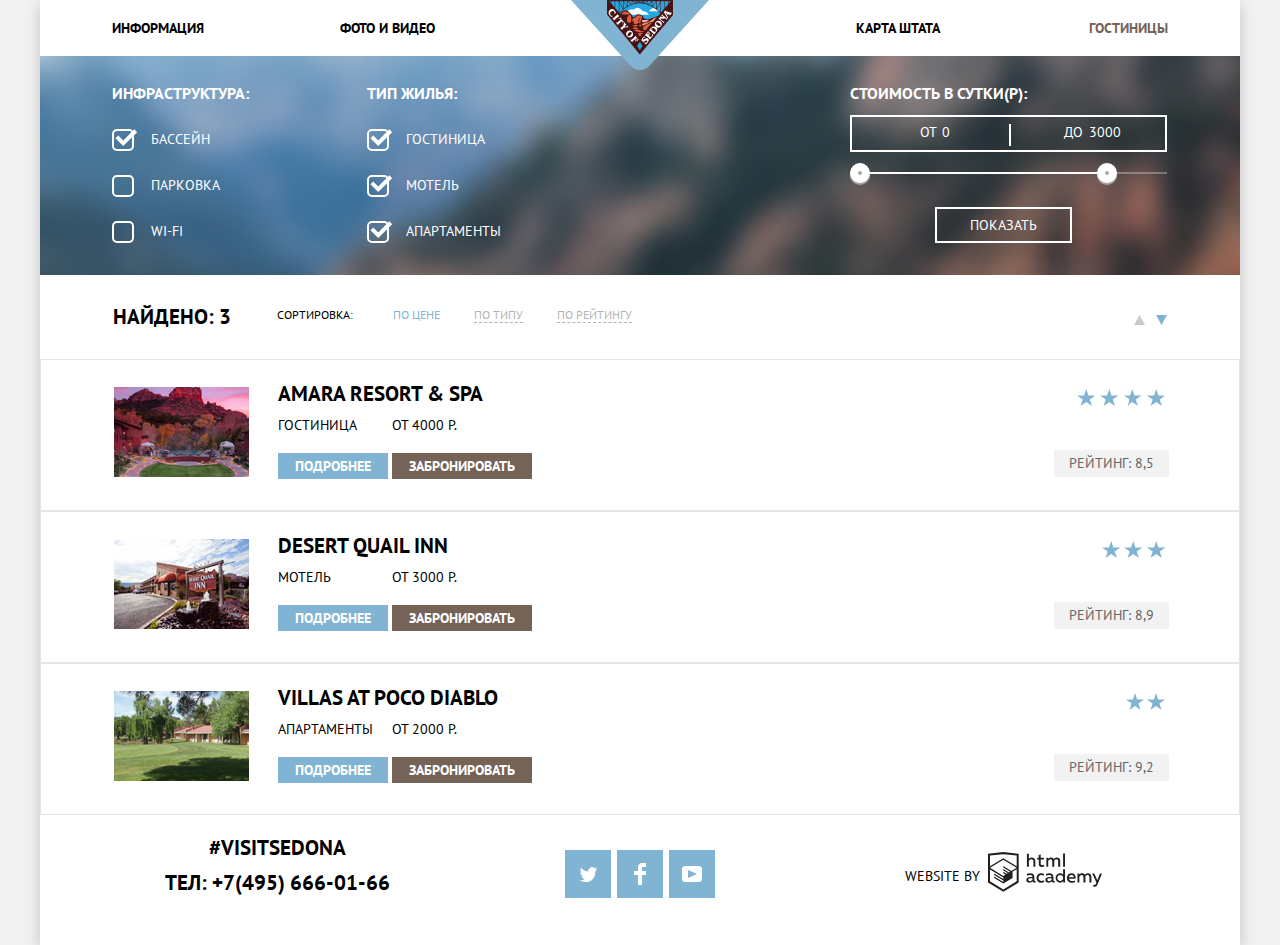
==== commit be47b06d: "Исправления" ====
--- a/catalog.html
+++ b/catalog.html
@@ -1,5 +1,5 @@
 <!DOCTYPE html>
-<html class="page" lang="ru">
+<html class="page catalog-page" lang="ru">
 <head>
   <meta charset="UTF-8">
   <title>Каталог гостиниц — Седона</title>
@@ -96,12 +96,12 @@
           <li><a class="sort-by category" href="#">По типу</a></li>
           <li><a class="sort-by category" href="#">По рейтингу</a></li>
         </ul>
-        <a class="button-up" href="#">
+        <a class="button-up" href="#" aria-label="Кнопка сортировки по возрастанию рейтинга">
           <svg width="11" height="10" viewBox="0 0 11 10" fill="none" xmlns="http://www.w3.org/2000/svg">
             <path d="M5.5 0L11 10L0 10" fill="#81B3D2"/>
           </svg>
         </a>
-        <a class="button-down" href="#">
+        <a class="button-down" href="#" aria-label="Кнопка сортировки по убыванию рейтинга">
           <svg width="11" height="10" viewBox="0 0 11 10" fill="none" xmlns="http://www.w3.org/2000/svg">
             <path d="M5.5 10L0 0H11" fill="#81B3D2"/>
           </svg>
--- a/css/style.min.css
+++ b/css/style.min.css
@@ -1 +1 @@
-@font-face{font-family:"PT Sans";src:url(../fonts/ptsans.woff2) format("woff2"),url(../fonts/ptsans.woff) format("woff");font-weight:400;font-style:normal}@font-face{font-family:"PT Sans";src:url(../fonts/ptsans-bold.woff2) format("woff2"),url(../fonts/ptsans-bold.woff) format("woff");font-weight:700;font-style:normal}.container{max-width:1200px;margin:0 auto;padding:0;box-sizing:border-box;text-align:center;box-shadow:0 5px 15px rgba(0,1,1,.2);font-family:"PT Sans",Arial,sans-serif;font-size:14px;line-height:21px;font-weight:700;color:var(--basic-black);text-transform:uppercase;background-color:var(--basic-lightblue);background-image:url(../img/index-background.jpg);background-position-y:56px;background-repeat:no-repeat}.main-header{min-height:551px;background-image:url(../img/welcome.svg);background-repeat:no-repeat;background-position:center;background-position-y:133px;min-height:564px}.main-header-logo{position:absolute;left:50%;transform:translateX(-50%);margin:0;padding:0}.main-content{background-color:var(--basic-white)}.catalog-container{background-image:none}.catalog-container .main-navigation::after{display:none}.catalog-header{background-image:none;min-height:100%}a{text-decoration:none;margin:0;padding:0}img{max-width:100%;height:auto;object-fit:cover}.page{height:100%;background-color:var(--basic-lightgrey)}.hidden{position:absolute;width:1px;height:1px;margin:-1px;border:0;padding:0;white-space:nowrap;clip-path:inset(100%);clip:rect(0 0 0 0);overflow:hidden}:root{--basic-white:#ffffff;--basic-lightblue:#81b3d2;--basic-dark:#766357;--basic-grey:#eeeeee;--basic-lightgrey:#f2f2f2;--basic-black:#000000;--special-extra-lightblue:#669ec0;--special-deep-lightblue:#5496bd;--special-extra-dark:#604e43;--special-deep-dark:#503e33;--special-extra-lightgrey:#ebebeb;--special-deep-lightgrey:#e5e5e5;--special-neutral:#a9a9a9;--special-black:#333333;--special-darkgrey:#6a6a6a;--special-lightgrey:#cacaca;--special-deep-grey:#666666}.main-definition{font-size:21px;line-height:26px;padding:0 365px;padding-top:44.5px;margin:0;margin-bottom:29px}.main-description{color:var(--special-black);font-weight:400;padding-bottom:51px;padding-top:17px;margin:0}.main-navigation{position:relative;font-size:14px;line-height:26px;color:var(--basic-black);background-color:var(--basic-white)}.main-navigation::after{content:" ";background-image:url(../img/cutter.svg);position:absolute;width:100%;height:57px;top:509px;left:0;right:0;bottom:0}.site-navigation{display:flex;flex-direction:row;flex-wrap:wrap;list-style:none;margin:0;padding:0;padding-top:15px;padding-bottom:15px;background-color:var(--basic-white)}.site-navigation a{color:var(--basic-black)}.site-navigation a:hover{color:var(--basic-lightblue)}.site-navigation a:active{color:var(--special-neutral)}.site-navigation .active{color:var(--basic-dark)}.site-navigation-item{width:25%;box-sizing:border-box}.site-navigation-item:nth-child(1){text-align:left;padding-left:72px}.site-navigation-item:nth-child(2){text-align:left}.site-navigation-item:nth-child(3){text-align:right}.site-navigation-item:nth-child(4){text-align:right;padding-right:72px}.site-navigation-item:nth-child(5){text-align:left;padding-left:72px}.site-navigation-item:nth-child(6){text-align:left}.site-navigation-item:nth-child(7){text-align:right}.site-navigation-item:nth-child(8){text-align:right;padding-right:72px}.features-list{list-style:none;display:grid;grid-template-columns:33.33% 33.33% 33.34%;margin:0;padding:0}.feature-item h3{font-size:21px;color:var(--basic-white);margin:0 auto;padding:0;max-width:150px;padding-top:47px}.feature-item{background-color:var(--basic-lightblue);color:var(--basic-white);font-size:14px;font-weight:400;text-align:center}.first{grid-column:1/-1;display:flex;flex-direction:row;flex-wrap:wrap;align-items:flex-start}.second{grid-column:1/-1;display:flex;flex-direction:row;flex-wrap:wrap;align-items:flex-start}.feature-description{width:33.33%}.feature-image{flex-grow:1;width:66.67%}.feature-number{margin:0;padding:0;padding-top:25px}.feature-clarification{margin:0;padding:0;padding:25px 49px}.second .feature-description{order:2}.feature-item-no-pic h3{font-size:21px;color:var(--basic-black);margin:0 auto;padding:0;max-width:150px}.feature-item-no-pic{background-color:var(--basic-grey);color:var(--special-black);font-size:14px;font-weight:400;height:256px;box-sizing:border-box;padding-top:50px}.feature-item-no-pic .feature-clarification{padding-left:71px;padding-right:71px}.subfeatures-list{list-style:none;background-color:var(--basic-white);display:grid;grid-template-columns:1fr 1fr 1fr;margin:0;padding:0}.subfeatures-item h3{font-size:21px;color:var(--basic-black);margin:0 auto;padding:0;padding-top:160px;max-width:150px}.subfeatures-item{color:var(--special-black);font-size:14px;font-weight:400;padding:0;margin:0}.subfeatures-item .feature-clarification{padding-bottom:82px}.housing{background-image:url(../img/icon-1.svg);background-repeat:no-repeat;background-position:center 60px}.food{background-image:url(../img/icon-2.svg);background-repeat:no-repeat;background-position:center 61px}.souvenirs{background-image:url(../img/icon-3.svg);background-repeat:no-repeat;background-position:center 55px}.hotel{display:flex;flex-direction:column;align-items:center;padding-top:58px;position:relative;color:var(--special-black);font-size:14px;font-weight:700}.hotel-interest{margin:0;padding-right:11px;margin-bottom:36px;color:var(--basic-black);font-size:30px;line-height:24px}.clarification{margin:0;font-weight:400;width:435px;margin-bottom:46px}.hotel-search{background-color:var(--basic-dark);color:var(--basic-white);font-size:21px;line-height:26px;width:568px;padding:30px 0;box-sizing:border-box}.hotel-search:hover{background-color:var(--special-extra-dark);color:var(--basic-white);font-size:21px;line-height:26px}.hotel-search:focus{background-color:var(--special-deep-dark);color:var(--basic-white);font-size:21px;line-height:26px;mix-blend-mode:normal;opacity:.3}.hotel-form{display:flex;flex-direction:column;color:var(--basic-black);box-shadow:0 7px 15px rgba(0,1,1,.15);background-color:var(--basic-white);position:absolute;top:100%;left:50%;transform:translateX(-50%);z-index:1;padding-left:55px;padding-right:55px;padding-top:57px;padding-bottom:55px;box-sizing:border-box;width:568px}.hotel-form-hide{display:none}.hotel-form-show{display:flex;animation:bounce .6s}.hotel-form-error{animation:shake .6s}.hotel-form .hotel-field{margin:0;display:flex;flex-direction:row;flex-wrap:nowrap;align-items:center;justify-content:space-between;margin-bottom:30px}.hotel-form .hotel-field:nth-child(3){margin-bottom:55px}.hotel-label-children{margin-left:12px}.hotel-field label{max-width:110px}.hotel-input-date{border:none;text-transform:inherit;color:var(--basic-black);font-weight:700;background-color:var(--basic-lightgrey);border:2px solid var(--basic-lightgrey);width:346px;height:38px;box-sizing:border-box;padding-left:11px;padding-right:40px}.hotel-input-date::placeholder{color:var(--basic-black)}.hotel-input-date:hover{background-color:var(--special-extra-lightgrey)}.hotel-input-date:focus{background-color:var(--basic-white);border:2px solid var(--special-deep-lightgrey);outline:0}.hotel-form-field{position:relative}.hotel-calendar{position:absolute;top:50%;right:3px;transform:translateY(-50%);border:none;background-color:transparent}.hotel-calendar:hover path{fill:var(--basic-black)}.hotel-calendar:focus{outline:0}.hotel-calendar:active path{fill:var(--basic-lightblue)}.hotel-counter-wrapper{position:relative}.hotel-counter-wrapper:nth-of-type(2){margin-left:-12px}.hotel-counter-add{position:absolute;top:auto: 50%;transform:translateY(60%);right:5px;border:none;background-color:transparent}.hotel-counter-add:hover path{fill:var(--basic-black)}.hotel-counter-add:active path{fill:var(--basic-lightblue)}.hotel-counter-del{position:absolute;top:50%;transform:translateY(-65%);left:5px;border:none;background-color:transparent}.hotel-counter-del:hover rect{fill:var(--basic-black)}.hotel-counter-del:active rect{fill:var(--basic-lightblue)}.hotel-input-people{text-align:center;width:114px;height:38px;box-sizing:border-box;border:none;font-weight:700;background-color:var(--basic-lightgrey)}.hotel-input-people::placeholder{color:var(--basic-black)}.hotel-input-people:hover{background-color:var(--special-extra-lightgrey)}.hotel-input-people:focus{background-color:var(--basic-white);border:2px solid var(--special-deep-lightgrey);outline:0}.hotel-find-button{color:var(--basic-white);background-color:var(--basic-lightblue);border:none;padding:16px 181px;font-family:"PT Sans",Arial,sans-serif;font-weight:700;font-size:21px;line-height:26px;width:458px;text-transform:uppercase}.hotel-find-button:hover{background-color:var(--special-extra-lightblue)}.hotel-find-button:focus{background-color:var(--special-deep-lightblue);mix-blend-mode:normal;opacity:.3}.map{margin-bottom:-119px;background-image:url(../img/map.png)}.map iframe{border:none}.hotel-filter{color:var(--basic-white);font-weight:400;font-size:14px;line-height:21px;background-color:var(--basic-lightblue);background-image:url(../img/catalog-background.jpg);background-position:top center;background-repeat:no-repeat;background-size:cover}.hotel-filter-form{display:flex;flex-direction:row;flex-wrap:wrap;text-align:left;padding-left:72px;padding-right:73px;padding-bottom:32px;padding-top:27px}.hotel-fieldset{border:none;padding:0;margin:0}.infrastructure{width:255px}.housing-type{width:260px}.cost-per-day{width:250px;align-items:center;margin-left:auto}.range-filter{padding-top:11px}.price-controls{display:flex;justify-content:flex-start;border:2px solid var(--basic-white);width:317px;position:relative;box-sizing:border-box}.price-controls::before{content:"";position:absolute;left:50%;top:7px;width:2px;height:22px;background-image:url(../img/delimiter.svg)}.price-controls label{padding-top:5px;padding-bottom:7px}.min-price{padding-left:68px}.max-price{padding-left:60px}.price-controls input{width:60px;border:none;background-color:transparent}.price-controls input::placeholder{color:var(--basic-white)}.range-controls{padding-top:20px;position:relative}.range-controls .scale{height:2px;background:rgba(255,255,255,.3)}.range-controls .bar{width:70%;height:2px;background:var(--basic-white)}.range-controls .toggle{position:absolute;top:11px;left:0;width:4px;height:4px;padding:0;border:8px solid var(--basic-white);background-color:var(--special-neutral);border-radius:50%;box-shadow:0 2px 1px 0 var(--special-neutral)}.range-controls .toggle:hover{top:9px;border-width:10px}.range-controls .toggle-min{left:0}.range-controls .toggle-max{left:238px}.hotel-filter-legend{font-weight:700;font-size:16px}.hotel-filter-feature-list{list-style:none;margin:0;padding:0}.hotel-filter-feature-list li{padding-top:25px;padding-left:39px}.filter-option label{position:relative;display:block;cursor:pointer;user-select:none;font-size:14px;line-height:21px}.filter-input-checkbox+label::before{content:"";position:absolute;left:-39px;top:0;width:18px;height:18px;border:2px solid var(--basic-white);border-radius:5px}.filter-input-checkbox:focus+label::before{outline:2px solid #000}.filter-input-checkbox:disabled+label::before{content:"";position:absolute;left:-39px;top:0;width:18px;height:18px;border:2px solid var(--special-darkgrey);border-radius:5px}.filter-input-checkbox:checked+label::after{content:"";position:absolute;top:0;left:-36px;width:23px;height:23px;background-image:url(../img/select.svg);background-repeat:no-repeat}.filter-input-checkbox:checked:disabled+label::after{content:"";position:absolute;top:0;left:-36px;width:23px;height:23px;background-image:url(../img/select-dark.svg);background-repeat:no-repeat}.hotel-show{background-color:transparent;color:var(--basic-white);border:2px solid var(--basic-white);width:137px;height:36px;font-family:"PT Sans",Arial,sans-serif;font-weight:400;font-size:14px;line-height:21px;text-transform:uppercase;margin-top:33px;margin-left:85px}.hotel-show:hover{color:var(--basic-black);background-color:var(--basic-white)}.hotel-results{display:grid;grid-template-columns:1fr 1fr;background:var(--basic-white)}.hotel-results-found{margin:0;padding:0;padding-top:29px;font-size:21px;line-height:26px;text-align:left;padding-left:73px}.sort-menu{grid-column:1/-1;display:flex;justify-content:flex-start;padding-right:73px}.button-up{margin-right:11px;margin-top:35px;border:none;background:0 0;cursor:pointer}.button-up path{fill:var(--special-lightgrey)}.button-up:hover path{fill:var(--basic-black)}.button-up:focus{outline:0}.button-up:focus svg{outline:2px solid #000}.button-up:active path{fill:var(--basic-lightblue)}.button-down{margin-top:35px;border:none;background:0 0;cursor:pointer}.button-down path{fill:var(--basic-lightblue)}.button-down:hover path{fill:var(--basic-black)}.button-down:focus{outline:0}.button-down:focus svg{outline:2px solid #000}.button-down:active path{fill:var(--basic-lightblue)}.hotel-results-sort{list-style:none;margin:0;padding:0;padding-left:46px;padding-top:29px;padding-bottom:34px;display:flex;flex-direction:row;flex-grow:1;justify-content:flex-start}.sort-by{margin:0;padding:0;font-weight:400;font-size:12px;line-height:18px}.hotel-results-sort li:first-child{margin-left:0}.price{margin-left:40px;color:var(--basic-lightblue)}.category{margin-left:34px;border-bottom:1px dashed var(--basic-black);color:var(--basic-black);mix-blend-mode:normal;opacity:.3}.category:hover{border-bottom:1px dashed var(--basic-lightblue);color:var(--basic-lightblue);opacity:1}.category:focus{border-bottom:none;color:var(--basic-black);opacity:1}.hotel-results-list{list-style:none;margin:0;padding:0;grid-column:1/-1}.hotel-results-item{font-size:14px;line-height:21px;font-weight:400;border:1px solid var(--special-deep-lightgrey);margin:0;padding:0;padding-left:73px;padding-bottom:33px;display:flex;flex-direction:row;justify-content:flex-start;align-items:flex-end;box-sizing:border-box}.hotel-results-item article{text-align:left;margin:0;padding:0;padding-left:29px;padding-top:21px;flex-grow:1;box-sizing:border-box}.hotel-prestige{text-align:right;margin:0;padding:0;padding-right:70px;display:flex;flex-direction:column;align-items:flex-end;position:relative;display:block;box-sizing:border-box}.hotel-rating{margin:0;padding:0;background-color:var(--basic-lightgrey);color:var(--special-deep-grey);padding:3px 15px}.hotel-stars{margin:0;padding:0;color:var(--basic-white);padding-bottom:50px}.hotel-results-item:first-of-type .hotel-prestige::before{content:"";position:absolute;background-image:url(../img/star.svg);background-repeat:space;width:89px;height:17px;left:23px;top:10px}.hotel-results-item:nth-of-type(2) .hotel-prestige::before{content:"";position:absolute;background-image:url(../img/star.svg);background-repeat:space;width:64px;height:17px;left:48px;top:10px}.hotel-results-item:nth-of-type(3) .hotel-prestige::before{content:"";position:absolute;background-image:url(../img/star.svg);background-repeat:space;width:40px;height:17px;left:72px;top:10px}.hotel-header{font-size:21px;line-height:26px;margin:0;padding:0}a .hotel-header{color:var(--basic-black)}a .hotel-header:hover{color:var(--basic-lightblue)}a .hotel-header:active{color:var(--basic-lightgrey)}.hotel-results-wrapper{padding-top:8px;padding-bottom:20px;display:flex;flex-direction:row;align-items:center;justify-content:flex-start}.hotel-type{margin:0;padding:0;text-align:left;width:114px}.hotel-price{margin:0;padding:0;width:96px;text-align:left}.hotel-controls{margin:0;padding:0}.hotel-browse{background-color:var(--basic-lightblue);color:var(--basic-white);font-weight:700;margin:0;padding:0;padding-top:4px;padding-bottom:4px;padding-left:17px;padding-right:17px}.hotel-browse:hover{background-color:var(--special-extra-lightblue)}.hotel-browse:active{background-color:var(--special-deep-lightblue);mix-blend-mode:normal;opacity:.3}.hotel-book{background-color:var(--basic-dark);color:var(--basic-white);font-weight:700;margin:0;padding:0;padding-top:4px;padding-bottom:4px;padding-left:17px;padding-right:17px}.hotel-book:hover{background-color:var(--special-extra-dark)}.hotel-book:active{background-color:var(--special-deep-dark);mix-blend-mode:normal;opacity:.3}.main-footer{display:flex;flex-direction:row;flex-wrap:wrap;align-items:flex-start;justify-content:space-between;background:rgba(255,255,255,.9);position:relative;z-index:1;padding-left:56px;padding-right:55px;padding-top:20px;padding-bottom:35px;box-sizing:border-box}.catalog-footer{background-color:var(--basic-white);background-image:none}.footer-contacts{color:var(--basic-black);font-size:21px;line-height:26px;box-sizing:border-box;width:33.33%}.hashtag{margin:0;margin-bottom:9px}.telephone{margin:0}.footer-contacts a{color:var(--basic-black);text-decoration:none}.footer-socials{margin:0;padding:0;box-sizing:border-box;width:33.33%}.footer-socials ul{list-style:none;margin:0;padding:0;display:flex;flex-wrap:wrap;grid-gap:6px;justify-content:center;flex-direction:row;align-items:center;padding-top:15px}.social-button{display:flex;justify-content:center;align-items:center;width:46px;height:48px;background-color:var(--basic-lightblue);color:var(--basic-white);text-decoration:none}.social-button:hover{background-color:var(--special-extra-lightblue)}.social-button:focus{background-color:var(--special-deep-lightblue);mix-blend-mode:normal;opacity:.3}.footer-copyright{display:flex;flex-direction:row;align-items:center;justify-content:center;font-size:14px;font-weight:400;line-height:26px;box-sizing:border-box;width:33.33%;margin:0;padding-top:16px}.footer-copyright a{color:var(--basic-black)}.footer-copyright a:hover{color:var(--basic-lightblue)}.footer-copyright a:focus{color:var(--special-lightgrey)}.footer-copyright-logo{padding-left:8px}.footer-copyright-logo:hover path{fill:var(--basic-lightblue)}.footer-copyright-logo:active path{fill:var(--special-lightgrey)}@keyframes bounce{from{transform:translateX(-50%) translateY(-60px);opacity:0}to{transform:translateX(-50%) translateY(0);opacity:1}}@keyframes shake{0%,100%{transform:translateX(-50%) translateX(0)}10%,30%,50%,70%,90%{transform:translateX(-50%) translateX(-10px)}20%,40%,60%,80%{transform:translateX(-50%) translateX(10px)}}
+@font-face{font-family:"PT Sans";src:url(../fonts/ptsans.woff2) format("woff2"),url(../fonts/ptsans.woff) format("woff");font-weight:400;font-style:normal}@font-face{font-family:"PT Sans";src:url(../fonts/ptsans-bold.woff2) format("woff2"),url(../fonts/ptsans-bold.woff) format("woff");font-weight:700;font-style:normal}.container{max-width:1200px;margin:0 auto;padding:0;box-sizing:border-box;text-align:center;box-shadow:0 5px 15px rgba(0,1,1,.2);font-family:"PT Sans",Arial,sans-serif;font-size:14px;line-height:21px;font-weight:700;color:var(--basic-black);text-transform:uppercase;background-color:var(--basic-lightblue);background-image:url(../img/index-background.jpg);background-position-y:56px;background-repeat:no-repeat}.main-header{min-height:551px;background-image:url(../img/welcome.svg);background-repeat:no-repeat;background-position:center;background-position-y:133px;min-height:564px}.main-header-logo{position:absolute;left:50%;transform:translateX(-50%);margin:0;padding:0}.main-content{background-color:var(--basic-white)}.catalog-container{background-image:none}.catalog-container .main-navigation::after{display:none}.catalog-header{background-image:none;min-height:100%}a{text-decoration:none;margin:0;padding:0}img{max-width:100%;height:auto;object-fit:cover}.page{height:100%;background-color:var(--basic-lightgrey)}.catalog-page{min-height:100%}.hidden{position:absolute;width:1px;height:1px;margin:-1px;border:0;padding:0;white-space:nowrap;clip-path:inset(100%);clip:rect(0 0 0 0);overflow:hidden}:root{--basic-white:#ffffff;--basic-lightblue:#81b3d2;--basic-dark:#766357;--basic-grey:#eeeeee;--basic-lightgrey:#f2f2f2;--basic-black:#000000;--special-extra-lightblue:#669ec0;--special-deep-lightblue:#5496bd;--special-extra-dark:#604e43;--special-deep-dark:#503e33;--special-extra-lightgrey:#ebebeb;--special-deep-lightgrey:#e5e5e5;--special-neutral:#a9a9a9;--special-black:#333333;--special-darkgrey:#6a6a6a;--special-lightgrey:#cacaca;--special-deep-grey:#666666}.main-definition{font-size:21px;line-height:26px;padding:0 365px;padding-top:44.5px;margin:0;margin-bottom:29px}.main-description{color:var(--special-black);font-weight:400;padding-bottom:51px;padding-top:17px;margin:0}.main-navigation{position:relative;font-size:14px;line-height:26px;color:var(--basic-black);background-color:var(--basic-white)}.main-navigation::after{content:" ";background-image:url(../img/cutter.svg);position:absolute;width:100%;height:57px;top:509px;left:0;right:0;bottom:0}.site-navigation{display:flex;flex-direction:row;flex-wrap:wrap;list-style:none;margin:0;padding:0;padding-top:15px;padding-bottom:15px;background-color:var(--basic-white)}.site-navigation a{color:var(--basic-black)}.site-navigation a:hover{color:var(--basic-lightblue)}.site-navigation a:active{color:var(--special-neutral)}.site-navigation .active{color:var(--basic-dark)}.site-navigation-item{width:25%;box-sizing:border-box}.site-navigation-item:nth-child(1){text-align:left;padding-left:72px}.site-navigation-item:nth-child(2){text-align:left}.site-navigation-item:nth-child(3){text-align:right}.site-navigation-item:nth-child(4){text-align:right;padding-right:72px}.site-navigation-item:nth-child(5){text-align:left;padding-left:72px}.site-navigation-item:nth-child(6){text-align:left}.site-navigation-item:nth-child(7){text-align:right}.site-navigation-item:nth-child(8){text-align:right;padding-right:72px}.features-list{list-style:none;display:grid;grid-template-columns:33.33% 33.33% 33.34%;margin:0;padding:0}.feature-item h3{font-size:21px;color:var(--basic-white);margin:0 auto;padding:0;max-width:150px;padding-top:47px}.feature-item{background-color:var(--basic-lightblue);color:var(--basic-white);font-size:14px;font-weight:400;text-align:center}.first{grid-column:1/-1;display:flex;flex-direction:row;flex-wrap:wrap;align-items:flex-start}.second{grid-column:1/-1;display:flex;flex-direction:row;flex-wrap:wrap;align-items:flex-start}.feature-description{width:33.33%}.feature-image{flex-grow:1;width:66.67%}.feature-number{margin:0;padding:0;padding-top:25px}.feature-clarification{margin:0;padding:0;padding:25px 49px}.second .feature-description{order:2}.feature-item-no-pic h3{font-size:21px;color:var(--basic-black);margin:0 auto;padding:0;max-width:150px}.feature-item-no-pic{background-color:var(--basic-grey);color:var(--special-black);font-size:14px;font-weight:400;height:256px;box-sizing:border-box;padding-top:50px}.feature-item-no-pic .feature-clarification{padding-left:71px;padding-right:71px}.subfeatures-list{list-style:none;background-color:var(--basic-white);display:grid;grid-template-columns:1fr 1fr 1fr;margin:0;padding:0}.subfeatures-item h3{font-size:21px;color:var(--basic-black);margin:0 auto;padding:0;padding-top:160px;max-width:150px}.subfeatures-item{color:var(--special-black);font-size:14px;font-weight:400;padding:0;margin:0}.subfeatures-item .feature-clarification{padding-bottom:82px}.housing{background-image:url(../img/icon-1.svg);background-repeat:no-repeat;background-position:center 60px}.food{background-image:url(../img/icon-2.svg);background-repeat:no-repeat;background-position:center 61px}.souvenirs{background-image:url(../img/icon-3.svg);background-repeat:no-repeat;background-position:center 55px}.hotel{display:flex;flex-direction:column;align-items:center;padding-top:58px;position:relative;color:var(--special-black);font-size:14px;font-weight:700}.hotel-interest{margin:0;padding-right:11px;margin-bottom:36px;color:var(--basic-black);font-size:30px;line-height:24px}.clarification{margin:0;font-weight:400;width:435px;margin-bottom:43px}.hotel-search{background-color:var(--basic-dark);color:var(--basic-white);font-size:21px;line-height:26px;width:568px;margin-top:3px;padding-left:0;padding-right:0;padding-top:31px;padding-bottom:30px;box-sizing:border-box}.hotel-search:hover{background-color:var(--special-extra-dark);color:var(--basic-white);font-size:21px;line-height:26px}.hotel-search:focus{background-color:var(--special-deep-dark);color:var(--basic-white);font-size:21px;line-height:26px;mix-blend-mode:normal;opacity:.3}.hotel-form{display:flex;flex-direction:column;color:var(--basic-black);box-shadow:0 7px 15px rgba(0,1,1,.15);background-color:var(--basic-white);position:absolute;top:100%;left:50%;transform:translateX(-50%);z-index:1;padding-left:55px;padding-right:55px;padding-top:55px;padding-bottom:55px;box-sizing:border-box;width:568px}.hotel-form-hide{display:none}.hotel-form-show{display:flex;animation:bounce .6s}.hotel-form-error{animation:shake .6s}.hotel-form .hotel-field{margin:0;display:flex;flex-direction:row;flex-wrap:nowrap;align-items:center;justify-content:space-between;margin-bottom:29px}.hotel-form .hotel-field:nth-child(3){margin-bottom:55px}.hotel-label-children{margin-left:12px}.hotel-field label{max-width:110px}.hotel-input-date{border:none;text-transform:inherit;color:var(--basic-black);font-weight:700;background-color:var(--basic-lightgrey);border:2px solid var(--basic-lightgrey);width:346px;height:38px;box-sizing:border-box;padding-left:11px;padding-right:40px}.hotel-input-date::placeholder{color:var(--basic-black)}.hotel-input-date:hover{background-color:var(--special-extra-lightgrey)}.hotel-input-date:focus{background-color:var(--basic-white);border:2px solid var(--special-deep-lightgrey);outline:0}.hotel-form-field{position:relative}.hotel-calendar{position:absolute;top:50%;right:3px;transform:translateY(-50%);border:none;background-color:transparent}.hotel-calendar:hover path{fill:var(--basic-black)}.hotel-calendar:focus{outline:0}.hotel-calendar:active path{fill:var(--basic-lightblue)}.hotel-counter-wrapper{position:relative}.hotel-counter-wrapper:nth-of-type(2){margin-left:-12px}.hotel-counter-add{position:absolute;top:auto: 50%;transform:translateY(60%);right:5px;border:none;background-color:transparent}.hotel-counter-add:hover path{fill:var(--basic-black)}.hotel-counter-add:active path{fill:var(--basic-lightblue)}.hotel-counter-del{position:absolute;top:50%;transform:translateY(-65%);left:5px;border:none;background-color:transparent}.hotel-counter-del:hover rect{fill:var(--basic-black)}.hotel-counter-del:active rect{fill:var(--basic-lightblue)}.hotel-input-people{text-align:center;width:114px;height:38px;box-sizing:border-box;border:none;font-weight:700;background-color:var(--basic-lightgrey);padding-left:40px;padding-right:40px}.hotel-input-people::placeholder{color:var(--basic-black)}.hotel-input-people:hover{background-color:var(--special-extra-lightgrey)}.hotel-input-people:focus{background-color:var(--basic-white);border:2px solid var(--special-deep-lightgrey);outline:0}.hotel-find-button{color:var(--basic-white);background-color:var(--basic-lightblue);border:none;padding:16px 181px;font-family:"PT Sans",Arial,sans-serif;font-weight:700;font-size:21px;line-height:26px;width:458px;text-transform:uppercase}.hotel-find-button:hover{background-color:var(--special-extra-lightblue)}.hotel-find-button:focus{background-color:var(--special-deep-lightblue);mix-blend-mode:normal;opacity:.3}.map{margin-bottom:-125px;background-image:url(../img/map.png)}.map iframe{border:none}.hotel-filter{color:var(--basic-white);font-weight:400;font-size:14px;line-height:21px;background-color:var(--basic-lightblue);background-image:url(../img/catalog-background.jpg);background-position:top center;background-repeat:no-repeat;background-size:cover}.hotel-filter-form{display:flex;flex-direction:row;flex-wrap:wrap;text-align:left;padding-left:72px;padding-right:73px;padding-bottom:32px;padding-top:27px}.hotel-fieldset{border:none;padding:0;margin:0}.infrastructure{width:255px}.housing-type{width:260px}.cost-per-day{width:250px;align-items:center;margin-left:auto}.range-filter{padding-top:11px}.price-controls{display:flex;justify-content:flex-start;border:2px solid var(--basic-white);width:317px;position:relative;box-sizing:border-box}.price-controls::before{content:"";position:absolute;left:50%;top:7px;width:2px;height:22px;background-image:url(../img/delimiter.svg)}.price-controls label{padding-top:5px;padding-bottom:7px}.min-price{padding-left:68px}.max-price{padding-left:60px}.price-controls input{width:60px;border:none;background-color:transparent}.price-controls input::placeholder{color:var(--basic-white)}.range-controls{padding-top:20px;position:relative}.range-controls .scale{height:2px;background:rgba(255,255,255,.3)}.range-controls .bar{width:70%;height:2px;background:var(--basic-white)}.range-controls .toggle{position:absolute;top:11px;left:0;width:4px;height:4px;padding:0;border:8px solid var(--basic-white);background-color:var(--special-neutral);border-radius:50%;box-shadow:0 2px 1px 0 var(--special-neutral)}.range-controls .toggle:hover{top:9px;border-width:10px}.range-controls .toggle-min{left:0}.range-controls .toggle-max{left:238px}.hotel-filter-legend{font-weight:700;font-size:16px}.hotel-filter-feature-list{list-style:none;margin:0;padding:0}.hotel-filter-feature-list li{padding-top:25px;padding-left:39px}.filter-option label{position:relative;display:block;cursor:pointer;user-select:none;font-size:14px;line-height:21px}.filter-input-checkbox+label::before{content:"";position:absolute;left:-39px;top:0;width:18px;height:18px;border:2px solid var(--basic-white);border-radius:5px}.filter-input-checkbox:focus+label::before{outline:2px solid #000}.filter-input-checkbox:disabled+label::before{content:"";position:absolute;left:-39px;top:0;width:18px;height:18px;border:2px solid var(--special-darkgrey);border-radius:5px}.filter-input-checkbox:checked+label::after{content:"";position:absolute;top:0;left:-36px;width:23px;height:23px;background-image:url(../img/select.svg);background-repeat:no-repeat}.filter-input-checkbox:checked:disabled+label::after{content:"";position:absolute;top:0;left:-36px;width:23px;height:23px;background-image:url(../img/select-dark.svg);background-repeat:no-repeat}.hotel-show{background-color:transparent;color:var(--basic-white);border:2px solid var(--basic-white);width:137px;height:36px;font-family:"PT Sans",Arial,sans-serif;font-weight:400;font-size:14px;line-height:21px;text-transform:uppercase;margin-top:33px;margin-left:85px}.hotel-show:hover{color:var(--basic-black);background-color:var(--basic-white)}.hotel-results{display:grid;grid-template-columns:1fr 1fr;background:var(--basic-white)}.hotel-results-found{margin:0;padding:0;padding-top:29px;font-size:21px;line-height:26px;text-align:left;padding-left:73px}.sort-menu{grid-column:1/-1;display:flex;justify-content:flex-start;padding-right:73px}.button-up{margin-right:11px;margin-top:35px;border:none;background:0 0;cursor:pointer}.button-up path{fill:var(--special-lightgrey)}.button-up:hover path{fill:var(--basic-black)}.button-up:focus{outline:0}.button-up:focus svg{outline:2px solid #000}.button-up:active path{fill:var(--basic-lightblue)}.button-down{margin-top:35px;border:none;background:0 0;cursor:pointer}.button-down path{fill:var(--basic-lightblue)}.button-down:hover path{fill:var(--basic-black)}.button-down:focus{outline:0}.button-down:focus svg{outline:2px solid #000}.button-down:active path{fill:var(--basic-lightblue)}.hotel-results-sort{list-style:none;margin:0;padding:0;padding-left:46px;padding-top:29px;padding-bottom:34px;display:flex;flex-direction:row;flex-grow:1;justify-content:flex-start}.sort-by{margin:0;padding:0;font-weight:400;font-size:12px;line-height:18px}.hotel-results-sort li:first-child{margin-left:0}.price{margin-left:40px;color:var(--basic-lightblue)}.category{margin-left:34px;border-bottom:1px dashed var(--basic-black);color:var(--basic-black);mix-blend-mode:normal;opacity:.3}.category:hover{border-bottom:1px dashed var(--basic-lightblue);color:var(--basic-lightblue);opacity:1}.category:focus{border-bottom:none;color:var(--basic-black);opacity:1}.hotel-results-list{list-style:none;margin:0;padding:0;grid-column:1/-1}.hotel-results-item{font-size:14px;line-height:21px;font-weight:400;border:1px solid var(--special-deep-lightgrey);margin:0;padding:0;padding-left:73px;padding-bottom:33px;display:flex;flex-direction:row;justify-content:flex-start;align-items:flex-end;box-sizing:border-box}.hotel-results-item article{text-align:left;margin:0;padding:0;padding-left:29px;padding-top:21px;flex-grow:1;box-sizing:border-box}.hotel-prestige{text-align:right;margin:0;padding:0;padding-right:70px;display:flex;flex-direction:column;align-items:flex-end;position:relative;display:block;box-sizing:border-box}.hotel-rating{margin:0;padding:0;background-color:var(--basic-lightgrey);color:var(--special-deep-grey);padding:3px 15px}.hotel-stars{margin:0;padding:0;color:var(--basic-white);padding-bottom:50px}.hotel-results-item:first-of-type .hotel-prestige::before{content:"";position:absolute;background-image:url(../img/star.svg);background-repeat:space;width:89px;height:17px;left:23px;top:10px}.hotel-results-item:nth-of-type(2) .hotel-prestige::before{content:"";position:absolute;background-image:url(../img/star.svg);background-repeat:space;width:64px;height:17px;left:48px;top:10px}.hotel-results-item:nth-of-type(3) .hotel-prestige::before{content:"";position:absolute;background-image:url(../img/star.svg);background-repeat:space;width:40px;height:17px;left:72px;top:10px}.hotel-header{font-size:21px;line-height:26px;margin:0;padding:0}a .hotel-header{color:var(--basic-black)}a .hotel-header:hover{color:var(--basic-lightblue)}a .hotel-header:active{color:var(--basic-lightgrey)}.hotel-results-wrapper{padding-top:8px;padding-bottom:20px;display:flex;flex-direction:row;align-items:center;justify-content:flex-start}.hotel-type{margin:0;padding:0;text-align:left;width:114px}.hotel-price{margin:0;padding:0;width:96px;text-align:left}.hotel-controls{margin:0;padding:0}.hotel-browse{background-color:var(--basic-lightblue);color:var(--basic-white);font-weight:700;margin:0;padding:0;padding-top:4px;padding-bottom:4px;padding-left:17px;padding-right:17px}.hotel-browse:hover{background-color:var(--special-extra-lightblue)}.hotel-browse:active{background-color:var(--special-deep-lightblue);mix-blend-mode:normal;opacity:.3}.hotel-book{background-color:var(--basic-dark);color:var(--basic-white);font-weight:700;margin:0;padding:0;padding-top:4px;padding-bottom:4px;padding-left:17px;padding-right:17px}.hotel-book:hover{background-color:var(--special-extra-dark)}.hotel-book:active{background-color:var(--special-deep-dark);mix-blend-mode:normal;opacity:.3}.main-footer{display:flex;flex-direction:row;flex-wrap:wrap;align-items:flex-start;justify-content:space-between;background:rgba(255,255,255,.9);position:relative;z-index:1;padding-left:56px;padding-right:55px;padding-top:20px;padding-bottom:45px;box-sizing:border-box}.catalog-footer{background-color:var(--basic-white);background-image:none}.footer-contacts{color:var(--basic-black);font-size:21px;line-height:26px;box-sizing:border-box;width:33.33%}.hashtag{margin:0;margin-bottom:9px}.telephone{margin:0}.footer-contacts a{color:var(--basic-black);text-decoration:none}.footer-socials{margin:0;padding:0;box-sizing:border-box;width:33.33%}.footer-socials ul{list-style:none;margin:0;padding:0;display:flex;flex-wrap:wrap;grid-gap:6px;justify-content:center;flex-direction:row;align-items:center;padding-top:15px}.social-button{display:flex;justify-content:center;align-items:center;width:46px;height:48px;background-color:var(--basic-lightblue);color:var(--basic-white);text-decoration:none}.social-button:hover{background-color:var(--special-extra-lightblue)}.social-button:focus{background-color:var(--special-deep-lightblue);mix-blend-mode:normal;opacity:.3}.footer-copyright{display:flex;flex-direction:row;align-items:center;justify-content:center;font-size:14px;font-weight:400;line-height:26px;box-sizing:border-box;width:33.33%;margin:0;padding-top:16px}.footer-copyright a{color:var(--basic-black)}.footer-copyright a:hover{color:var(--basic-lightblue)}.footer-copyright a:focus{color:var(--special-lightgrey)}.footer-copyright-logo{padding-left:8px}.footer-copyright-logo:hover path{fill:var(--basic-lightblue)}.footer-copyright-logo:active path{fill:var(--special-lightgrey)}@keyframes bounce{from{transform:translateX(-50%) translateY(-60px);opacity:0}to{transform:translateX(-50%) translateY(0);opacity:1}}@keyframes shake{0%,100%{transform:translateX(-50%) translateX(0)}10%,30%,50%,70%,90%{transform:translateX(-50%) translateX(-10px)}20%,40%,60%,80%{transform:translateX(-50%) translateX(10px)}}
